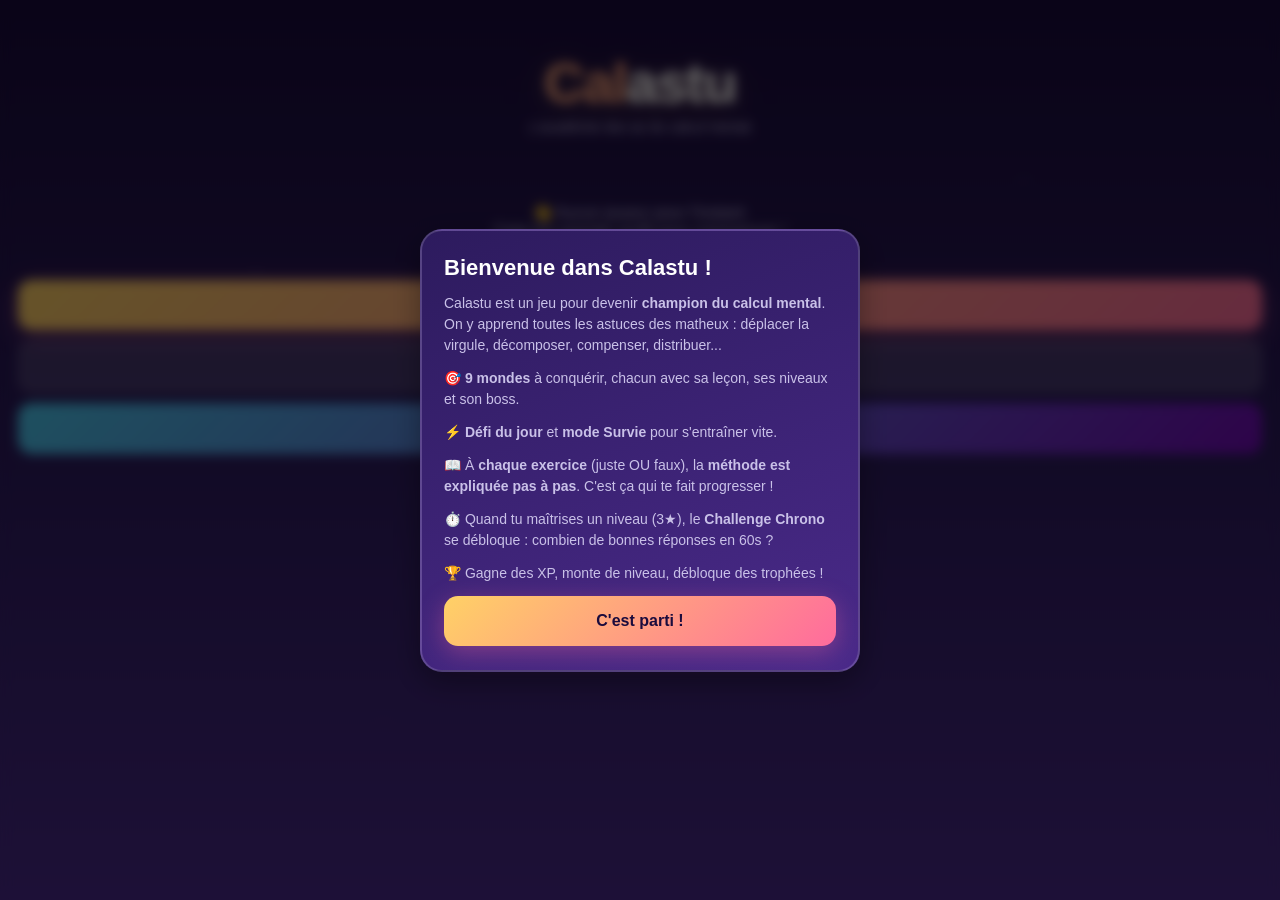
==== index.html @ c219c280 "Initial commit — Calastu v1 Calastu — l'académie des as du calcul mental. PWA installable, 10 mondes" ====
<!DOCTYPE html>
<html lang="fr">
<head>
<meta charset="UTF-8" />
<meta name="viewport" content="width=device-width, initial-scale=1.0, maximum-scale=1.0, user-scalable=no, viewport-fit=cover, interactive-widget=resizes-content" />
<meta name="format-detection" content="telephone=no" />
<meta name="HandheldFriendly" content="true" />
<meta name="theme-color" content="#1a0b3d" />
<meta name="apple-mobile-web-app-capable" content="yes" />
<meta name="apple-mobile-web-app-status-bar-style" content="black-translucent" />
<meta name="apple-mobile-web-app-title" content="Calastu" />
<meta name="mobile-web-app-capable" content="yes" />
<link rel="manifest" href="manifest.json" />
<link rel="icon" type="image/svg+xml" href="icon.svg" />
<link rel="apple-touch-icon" href="icon-192.png" />
<title>Calastu — As du Calcul</title>
<link rel="stylesheet" href="styles.css" />
</head>
<body>

<!-- ============ ÉCRAN PROFILS ============ -->
<section id="screen-profiles" class="screen active">
  <div class="bg-stars"></div>
  <header class="hero">
    <h1 class="logo">Cal<span>astu</span></h1>
    <p class="tagline">L'académie des as du calcul mental</p>
  </header>

  <div class="profiles-list" id="profilesList"></div>

  <button class="btn btn-primary" id="btnNewProfile">+ Nouveau joueur</button>
  <button class="btn btn-secondary" id="btnImport" style="margin-top:10px">📥 Importer une sauvegarde</button>
  <button class="btn btn-parent" id="btnParentMode" style="margin-top:10px">👨‍👩‍👧 Espace parent</button>

  <div class="footer-mini">
    <button class="link-mini" id="btnAbout">Comment ça marche ?</button>
  </div>
</section>

<!-- ============ ÉCRAN DUEL — choix des joueurs ============ -->
<section id="screen-duel-setup" class="screen">
  <div class="bg-stars"></div>
  <header class="topbar">
    <button class="btn-back" data-target="screen-map">←</button>
    <h2>⚔️ Duel à 2</h2>
  </header>
  <div class="duel-setup">
    <p class="duel-intro">Chacun son tour, sur le même téléphone. Le plus rapide et le plus précis gagne !</p>
    <div class="duel-players">
      <div class="duel-player">
        <h3>Joueur 1</h3>
        <select id="duelP1" class="duel-select"></select>
      </div>
      <div class="duel-vs">VS</div>
      <div class="duel-player">
        <h3>Joueur 2</h3>
        <select id="duelP2" class="duel-select"></select>
      </div>
    </div>
    <label>Nombre de manches :</label>
    <div class="duel-rounds">
      <button data-rounds="6" class="sel">6</button>
      <button data-rounds="10">10</button>
      <button data-rounds="14">14</button>
    </div>
    <label>Difficulté :</label>
    <div class="duel-diff">
      <button data-diff="easy">Facile</button>
      <button data-diff="med" class="sel">Moyen</button>
      <button data-diff="hard">Difficile</button>
    </div>
    <button class="btn btn-primary" id="btnStartDuel">⚔️ Commencer le duel !</button>
  </div>
</section>

<!-- ============ ÉCRAN DUEL — partie ============ -->
<section id="screen-duel-play" class="screen">
  <div class="duel-arena">
    <div class="duel-scoreboard">
      <div class="duel-side" id="duelSide1">
        <div class="duel-avatar" id="duelAv1"></div>
        <div class="duel-name" id="duelName1"></div>
        <div class="duel-score" id="duelScore1">0</div>
      </div>
      <div class="duel-vs-score">vs</div>
      <div class="duel-side" id="duelSide2">
        <div class="duel-avatar" id="duelAv2"></div>
        <div class="duel-name" id="duelName2"></div>
        <div class="duel-score" id="duelScore2">0</div>
      </div>
    </div>

    <div class="duel-turn-banner" id="duelTurnBanner">
      <span id="duelTurnText">À toi de jouer !</span>
    </div>

    <div class="duel-progress" id="duelProgress">Manche 1 / 6</div>

    <div class="duel-card" id="duelCard">
      <div class="ex-trick" id="duelTrick"></div>
      <div class="ex-question" id="duelQuestion"></div>
      <div class="duel-timer-wrap"><div class="duel-timer-bar" id="duelTimerBar"></div></div>
      <div class="ex-answer-zone">
        <input type="text" id="duelAnswer" inputmode="decimal" autocomplete="off" autocorrect="off" autocapitalize="off" spellcheck="false" placeholder="?" enterkeyhint="send" readonly onfocus="this.removeAttribute('readonly')" />
        <button class="btn btn-primary" id="duelSubmit">Valider</button>
      </div>
      <div class="ex-keypad" id="duelKeypad">
        <button data-key="1">1</button><button data-key="2">2</button><button data-key="3">3</button>
        <button data-key="4">4</button><button data-key="5">5</button><button data-key="6">6</button>
        <button data-key="7">7</button><button data-key="8">8</button><button data-key="9">9</button>
        <button data-key="-">−</button><button data-key="0">0</button><button data-key=",">,</button>
        <button class="key-back" data-key="back">⌫</button>
      </div>
    </div>

    <button class="btn btn-secondary" id="duelQuit" style="margin-top:14px">Quitter le duel</button>
  </div>
</section>

<!-- ============ ÉCRAN ESPACE PARENT — code PIN ============ -->
<section id="screen-parent-pin" class="screen">
  <div class="bg-stars"></div>
  <header class="topbar">
    <button class="btn-back" data-target="screen-profiles">←</button>
    <h2>👨‍👩‍👧 Espace parent</h2>
  </header>
  <div class="form-card">
    <div style="text-align:center;font-size:60px;margin-bottom:14px">🔐</div>
    <p id="pinPrompt">Crée un code PIN à 4 chiffres pour protéger l'espace parent.</p>
    <div class="pin-input-wrap">
      <input type="password" inputmode="numeric" maxlength="4" id="pinInput" class="pin-input" autocomplete="off" autocorrect="off" autocapitalize="off" spellcheck="false" pattern="[0-9]*" />
    </div>
    <button class="btn btn-primary" id="btnPinSubmit">Valider</button>
    <button class="link-mini" id="btnPinReset" style="margin-top:8px;display:none">Oublié ? Réinitialiser</button>
  </div>
</section>

<!-- ============ ÉCRAN ESPACE PARENT — dashboard ============ -->
<section id="screen-parent-dash" class="screen">
  <div class="bg-stars"></div>
  <header class="topbar">
    <button class="btn-back" data-target="screen-profiles">←</button>
    <h2>📊 Tableau de bord</h2>
  </header>
  <div id="parentDashboard"></div>
</section>

<!-- ============ ÉCRAN WRAPPED — bilan du mois ============ -->
<section id="screen-wrapped" class="screen">
  <div class="bg-stars"></div>
  <header class="topbar">
    <button class="btn-back" data-target="screen-map">←</button>
    <h2>🎁 Mon Mois</h2>
  </header>
  <div id="wrappedContent"></div>
</section>

<!-- ============ MODAL EXPORT/IMPORT ============ -->
<div class="modal" id="modalBackup">
  <div class="modal-card">
    <h2 id="backupTitle">💾 Sauvegarde</h2>
    <p id="backupIntro">Sauvegarde la progression de ce profil pour la restaurer plus tard ou sur un autre appareil.</p>

    <div id="backupExportBlock">
      <button class="btn btn-primary" id="btnDownloadBackup">⬇️ Télécharger le fichier</button>
      <p style="margin:14px 0 6px;font-size:13px;color:var(--text-soft)">Ou copie ce code :</p>
      <textarea id="backupCode" readonly style="width:100%;height:90px;padding:10px;border-radius:10px;border:1px solid var(--border);background:rgba(0,0,0,0.3);color:var(--accent);font-family:monospace;font-size:11px;resize:none"></textarea>
      <button class="btn btn-secondary" id="btnCopyCode" style="margin-top:8px">📋 Copier le code</button>
    </div>

    <div id="backupImportBlock" style="display:none">
      <button class="btn btn-primary" id="btnUploadFile">📂 Choisir un fichier .calastu</button>
      <input type="file" id="fileInput" accept=".calastu,.json,application/json" style="display:none" />
      <p style="margin:14px 0 6px;font-size:13px;color:var(--text-soft)">Ou colle un code :</p>
      <textarea id="importCode" placeholder="Colle ici le code de sauvegarde..." style="width:100%;height:90px;padding:10px;border-radius:10px;border:1px solid var(--border);background:rgba(0,0,0,0.3);color:var(--accent);font-family:monospace;font-size:11px;resize:none"></textarea>
      <button class="btn btn-secondary" id="btnPasteImport" style="margin-top:8px">✅ Importer le code</button>
    </div>

    <button class="btn btn-secondary" id="btnBackupClose" style="margin-top:14px">Fermer</button>
  </div>
</div>

<!-- ============ ÉCRAN CRÉATION PROFIL ============ -->
<section id="screen-newprofile" class="screen">
  <div class="bg-stars"></div>
  <header class="topbar">
    <button class="btn-back" data-target="screen-profiles">←</button>
    <h2>Nouveau joueur</h2>
  </header>

  <div class="form-card">
    <label>Ton prénom :</label>
    <input type="text" id="newName" maxlength="14" placeholder="Ex: Lucas" autocorrect="off" autocapitalize="words" spellcheck="false" />

    <label>Choisis ton avatar :</label>
    <div class="avatar-picker" id="avatarPicker"></div>

    <label>Ta classe :</label>
    <div class="class-picker" id="classPicker">
      <button data-class="CE2">CE2</button>
      <button data-class="CM1">CM1</button>
      <button data-class="CM2">CM2</button>
      <button data-class="6e">6ème</button>
      <button data-class="5e">5ème</button>
      <button data-class="4e">4ème</button>
    </div>

    <button class="btn btn-primary" id="btnCreateProfile">Commencer l'aventure</button>
  </div>
</section>

<!-- ============ ÉCRAN CARTE DES MONDES ============ -->
<section id="screen-map" class="screen">
  <div class="bg-stars"></div>
  <header class="topbar">
    <button class="btn-back" data-target="screen-profiles">←</button>
    <div class="player-info">
      <span class="player-avatar" id="playerAvatar"></span>
      <div>
        <div class="player-name" id="playerName"></div>
        <div class="player-level">
          <span class="lvl">Niv. <b id="playerLevel">1</b></span>
          <div class="xp-bar"><div class="xp-fill" id="xpFill"></div></div>
          <span class="xp-text" id="xpText">0 / 100 XP</span>
        </div>
      </div>
    </div>
    <button class="btn-icon" id="btnExport" title="Sauvegarder">💾</button>
    <button class="btn-icon" id="btnTrophies" title="Trophées">🏆</button>
  </header>

  <div class="daily-streak-card" id="dailyStreakCard">
    <div class="flame">🔥</div>
    <div class="streak-info">
      <b id="streakDays">0 jour</b>
      <span id="streakSubtitle">Joue chaque jour pour grimper !</span>
    </div>
  </div>

  <!-- Bouton magique "Continuer" : lance la meilleure activité du moment -->
  <button class="btn-continue" id="btnContinue">
    <div class="continue-icon" id="continueIcon">▶️</div>
    <div class="continue-text">
      <div class="continue-action" id="continueAction">Commencer l'aventure</div>
      <div class="continue-hint" id="continueHint">Le coach Calastu te guide</div>
    </div>
    <div class="continue-arrow">→</div>
  </button>

  <!-- Plan du jour (checklist guidée) -->
  <div class="day-plan" id="dayPlan">
    <div class="day-plan-header">
      <span>📋 Ton plan du jour</span>
      <span class="day-plan-progress" id="dayPlanProgress">0/3</span>
    </div>
    <div class="day-plan-list" id="dayPlanList"></div>
  </div>

  <!-- Avertissement révision obligatoire -->
  <div class="review-block" id="reviewBlock" style="display:none">
    <div class="review-block-icon">🔒</div>
    <div class="review-block-text">
      <b>Révision d'abord !</b>
      <span id="reviewBlockMsg">Tu as <b>5</b> astuces à réviser. Fais-les avant de continuer — c'est ce qui rend les méthodes solides !</span>
    </div>
    <button class="btn btn-primary" id="btnDoReview">🔁 Réviser maintenant</button>
  </div>

  <div class="game-modes">
    <button class="mode-btn" data-mode="daily">
      <div class="mode-icon">⚡</div>
      <div class="mode-text">
        <b>Défi du jour</b>
        <span>10 exos chrono · Bonus XP</span>
      </div>
    </button>
    <button class="mode-btn" data-mode="survival">
      <div class="mode-icon">💀</div>
      <div class="mode-text">
        <b>Mode Survie</b>
        <span>3 vies. Combien tu tiens ?</span>
      </div>
    </button>
    <button class="mode-btn mode-review" data-mode="review">
      <div class="mode-icon">🔁</div>
      <div class="mode-text">
        <b>Révision Intelligente</b>
        <span id="reviewBadge">Re-vois ce qui s'efface</span>
      </div>
    </button>
    <button class="mode-btn mode-weak" data-mode="weak">
      <div class="mode-icon">🎯</div>
      <div class="mode-text">
        <b>Mes Faiblesses</b>
        <span id="weakBadge">Points à muscler</span>
      </div>
    </button>
    <button class="mode-btn mode-duel" data-mode="duel">
      <div class="mode-icon">⚔️</div>
      <div class="mode-text">
        <b>Duel à 2</b>
        <span>Affronte un frère, une sœur, un copain !</span>
      </div>
    </button>
    <button class="mode-btn mode-wrapped" data-mode="wrapped">
      <div class="mode-icon">🎁</div>
      <div class="mode-text">
        <b>Mon Mois</b>
        <span>Ton bilan à partager</span>
      </div>
    </button>
  </div>

  <h3 class="section-title">🗺️ Les Mondes</h3>
  <div class="worlds-grid" id="worldsGrid"></div>
</section>

<!-- ============ ÉCRAN MONDE (sous-niveaux) ============ -->
<section id="screen-world" class="screen">
  <div class="bg-stars"></div>
  <header class="topbar">
    <button class="btn-back" data-target="screen-map">←</button>
    <h2 id="worldTitle"></h2>
  </header>

  <div class="world-header">
    <div class="world-emoji" id="worldEmoji"></div>
    <p id="worldDescription"></p>
  </div>

  <button class="btn btn-secondary btn-lesson" id="btnLesson">📖 Voir la leçon</button>

  <h3 class="section-title">Niveaux</h3>
  <div class="stages-list" id="stagesList"></div>

  <button class="btn btn-challenge" id="btnChallenge" style="display:none">⏱️ Challenge Chrono</button>
  <button class="btn btn-boss" id="btnBoss">👑 Boss du Monde</button>
</section>

<!-- ============ ÉCRAN LEÇON ============ -->
<section id="screen-lesson" class="screen">
  <header class="topbar">
    <button class="btn-back" data-target="screen-world">←</button>
    <h2>📖 Leçon</h2>
  </header>
  <div class="lesson-content" id="lessonContent"></div>
  <button class="btn btn-primary" id="btnLessonDone">J'ai compris, à moi !</button>
</section>

<!-- ============ ÉCRAN EXERCICE ============ -->
<section id="screen-exercise" class="screen">
  <header class="topbar exercise-topbar">
    <button class="btn-back" id="btnQuitExercise">✕</button>
    <div class="ex-progress">
      <div class="ex-progress-bar"><div class="ex-progress-fill" id="exProgressFill"></div></div>
      <div class="ex-counter" id="exCounter">1 / 10</div>
    </div>
    <div class="ex-stats">
      <span class="ex-streak" id="exStreak">🔥 0</span>
      <span class="ex-lives" id="exLives"></span>
    </div>
  </header>

  <div class="ex-timer-wrap" id="exTimerWrap">
    <div class="ex-timer-bar" id="exTimerBar"></div>
  </div>

  <div class="exercise-card" id="exerciseCard">
    <div class="ex-trick" id="exTrick"></div>
    <div class="ex-question" id="exQuestion"></div>

    <div class="ex-answer-zone">
      <input type="text" id="exAnswer" inputmode="decimal" autocomplete="off" autocorrect="off" autocapitalize="off" spellcheck="false" placeholder="?" enterkeyhint="send" readonly onfocus="this.removeAttribute('readonly')" />
      <button class="btn btn-primary" id="btnSubmit">Valider</button>
    </div>

    <div class="ex-keypad" id="exKeypad">
      <button data-key="1">1</button>
      <button data-key="2">2</button>
      <button data-key="3">3</button>
      <button data-key="4">4</button>
      <button data-key="5">5</button>
      <button data-key="6">6</button>
      <button data-key="7">7</button>
      <button data-key="8">8</button>
      <button data-key="9">9</button>
      <button data-key="-">−</button>
      <button data-key="0">0</button>
      <button data-key=",">,</button>
      <button class="key-back" data-key="back">⌫</button>
    </div>
  </div>

  <!-- overlay feedback -->
  <div class="feedback-overlay" id="feedback">
    <div class="feedback-card" id="feedbackCard">
      <div class="feedback-icon" id="feedbackIcon"></div>
      <div class="feedback-title" id="feedbackTitle"></div>
      <div class="feedback-equation" id="feedbackEq"></div>
      <div class="feedback-explanation" id="feedbackExpl"></div>
      <button class="btn btn-primary" id="btnNext">Suivant →</button>
    </div>
  </div>
</section>

<!-- ============ ÉCRAN RÉSULTATS ============ -->
<section id="screen-results" class="screen">
  <div class="bg-stars"></div>
  <div class="results-card">
    <div class="results-emoji" id="resultsEmoji">🎉</div>
    <h2 id="resultsTitle">Bien joué !</h2>
    <div class="results-stats">
      <div class="stat"><b id="resScore">0</b><span>Score</span></div>
      <div class="stat"><b id="resXP">+0</b><span>XP</span></div>
      <div class="stat"><b id="resBest">0</b><span>Meilleur</span></div>
    </div>
    <div class="results-stars" id="resStars"></div>
    <div class="results-badges" id="resBadges"></div>
    <div class="results-actions">
      <button class="btn btn-secondary" id="btnReplay">Rejouer</button>
      <button class="btn btn-primary" id="btnReturn">Continuer</button>
    </div>
  </div>
</section>

<!-- ============ ÉCRAN TROPHÉES ============ -->
<section id="screen-trophies" class="screen">
  <header class="topbar">
    <button class="btn-back" data-target="screen-map">←</button>
    <h2>🏆 Trophées</h2>
  </header>
  <div class="trophy-grid" id="trophyGrid"></div>
</section>

<!-- ============ MODAL "À PROPOS" ============ -->
<div class="modal" id="modalAbout">
  <div class="modal-card">
    <h2>Bienvenue dans Calastu !</h2>
    <p>Calastu est un jeu pour devenir <b>champion du calcul mental</b>. On y apprend toutes les astuces des matheux : déplacer la virgule, décomposer, compenser, distribuer...</p>
    <p>🎯 <b>9 mondes</b> à conquérir, chacun avec sa leçon, ses niveaux et son boss.</p>
    <p>⚡ <b>Défi du jour</b> et <b>mode Survie</b> pour s'entraîner vite.</p>
    <p>📖 À <b>chaque exercice</b> (juste OU faux), la <b>méthode est expliquée pas à pas</b>. C'est ça qui te fait progresser !</p>
    <p>⏱️ Quand tu maîtrises un niveau (3★), le <b>Challenge Chrono</b> se débloque : combien de bonnes réponses en 60s ?</p>
    <p>🏆 Gagne des XP, monte de niveau, débloque des trophées !</p>
    <button class="btn btn-primary" id="btnAboutClose">C'est parti !</button>
  </div>
</div>

<!-- ============ LEVEL UP OVERLAY ============ -->
<div class="levelup-overlay" id="levelupOverlay">
  <div class="levelup-card">
    <div class="lu-label">Niveau</div>
    <div class="lu-num" id="luNum">2</div>
    <div class="lu-rank">
      <span class="lu-rank-emoji" id="luRankEmoji">🌱</span>
      <div id="luRankName">Apprenti</div>
    </div>
  </div>
</div>

<!-- ============ MODAL CONFIRM ============ -->
<div class="modal" id="modalConfirm">
  <div class="modal-card">
    <h3 id="confirmTitle">Quitter ?</h3>
    <p id="confirmText">Tu vas perdre ta progression dans ce niveau.</p>
    <div class="modal-actions">
      <button class="btn btn-secondary" id="btnConfirmCancel">Non</button>
      <button class="btn btn-danger" id="btnConfirmOk">Oui</button>
    </div>
  </div>
</div>

<!-- Overlay rotation paysage -->
<div class="rotate-overlay" id="rotateOverlay">
  <div class="rotate-icon">📱</div>
  <h2>Tourne ton téléphone</h2>
  <p>Calastu fonctionne mieux en mode <b>portrait</b>.</p>
</div>

<!-- Bandeau "nouvelle version disponible" -->
<div class="update-banner" id="updateBanner">
  <span>✨ Une nouvelle version est disponible !</span>
  <button id="btnUpdate">Mettre à jour</button>
</div>

<script src="exercises.js"></script>
<script src="app.js"></script>
<script>
// Service worker + détection de nouvelle version
if ('serviceWorker' in navigator) {
  window.addEventListener('load', () => {
    navigator.serviceWorker.register('sw.js').then(reg => {
      // Vérifie une mise à jour à chaque chargement
      reg.update().catch(()=>{});
      reg.addEventListener('updatefound', () => {
        const nw = reg.installing;
        if (!nw) return;
        nw.addEventListener('statechange', () => {
          if (nw.state === 'installed' && navigator.serviceWorker.controller) {
            // Une nouvelle version attend
            const banner = document.getElementById('updateBanner');
            banner.classList.add('show');
            document.getElementById('btnUpdate').onclick = () => {
              nw.postMessage({ type: 'SKIP_WAITING' });
              setTimeout(() => location.reload(), 200);
            };
          }
        });
      });
    }).catch(()=>{});
    // Si le contrôleur change, on recharge automatiquement
    let refreshing = false;
    navigator.serviceWorker.addEventListener('controllerchange', () => {
      if (refreshing) return;
      refreshing = true;
      location.reload();
    });
  });
}

// Empêche le double-tap zoom sur les zones de jeu (iOS Safari)
let lastTouch = 0;
document.addEventListener('touchend', (e) => {
  const now = Date.now();
  if (now - lastTouch <= 350 && (e.target.closest('.ex-keypad') || e.target.closest('.btn') || e.target.closest('.mode-btn') || e.target.closest('button'))) {
    e.preventDefault();
  }
  lastTouch = now;
}, { passive: false });

// Empêche le pinch-zoom (sécurité — déjà bloqué par viewport)
document.addEventListener('gesturestart', (e) => e.preventDefault());

// Détecte l'orientation paysage (smartphones uniquement, < 600px de largeur portrait)
function checkOrientation() {
  const isLandscape = window.innerWidth > window.innerHeight && window.innerHeight < 500;
  document.getElementById('rotateOverlay').classList.toggle('show', isLandscape);
}
window.addEventListener('resize', checkOrientation);
window.addEventListener('orientationchange', checkOrientation);
checkOrientation();
</script>
</body>
</html>
---- styles.css ----
/* ====================  CALASTU — Styles  ==================== */

* { box-sizing: border-box; margin: 0; padding: 0; -webkit-tap-highlight-color: transparent; }

:root {
  --bg-1: #1a0b3d;
  --bg-2: #2d1b5e;
  --bg-3: #4a2a8a;
  --accent: #ffd166;
  --accent-2: #ff6b9d;
  --good: #06d6a0;
  --bad: #ef476f;
  --info: #4cc9f0;
  --purple: #b794f4;
  --text: #fff;
  --text-soft: #c9c1e8;
  --card: rgba(255,255,255,0.08);
  --card-strong: rgba(255,255,255,0.14);
  --border: rgba(255,255,255,0.16);
  --shadow: 0 10px 30px rgba(0,0,0,0.35);
  --radius: 18px;
  --font: -apple-system, BlinkMacSystemFont, "Segoe UI", Roboto, "Helvetica Neue", Arial, sans-serif;
}

html, body {
  height: 100%;
  background: linear-gradient(180deg, var(--bg-1) 0%, var(--bg-2) 50%, var(--bg-3) 100%);
  background-attachment: fixed;
  color: var(--text);
  font-family: var(--font);
  font-size: 16px;
  overflow-x: hidden;
  overscroll-behavior: none;
  -webkit-text-size-adjust: 100%;
  text-size-adjust: 100%;
  touch-action: manipulation;
  -webkit-user-select: none;
  user-select: none;
}
/* Permet la sélection sur les explications et inputs uniquement */
input, textarea, .feedback-explanation, .lesson-content {
  -webkit-user-select: auto;
  user-select: auto;
}

body {
  min-height: 100vh;
  min-height: 100dvh;
  padding: env(safe-area-inset-top) env(safe-area-inset-right) env(safe-area-inset-bottom) env(safe-area-inset-left);
}

button { font-family: inherit; cursor: pointer; border: none; background: none; color: inherit; }
input { font-family: inherit; }

/* ===== Étoiles d'arrière-plan ===== */
.bg-stars {
  position: fixed; inset: 0;
  pointer-events: none;
  background-image:
    radial-gradient(2px 2px at 20% 30%, #fff, transparent),
    radial-gradient(1px 1px at 60% 70%, #fff, transparent),
    radial-gradient(2px 2px at 80% 20%, #fff8, transparent),
    radial-gradient(1px 1px at 30% 80%, #fff, transparent),
    radial-gradient(1.5px 1.5px at 90% 50%, #fff8, transparent),
    radial-gradient(1px 1px at 10% 60%, #fff8, transparent),
    radial-gradient(2px 2px at 50% 10%, #fff, transparent),
    radial-gradient(1px 1px at 70% 90%, #fff8, transparent);
  background-size: 100% 100%;
  opacity: 0.5;
  z-index: 0;
}

/* ===== Écrans ===== */
.screen {
  display: none;
  position: relative;
  min-height: 100vh;
  min-height: 100dvh;
  z-index: 1;
  padding: 20px 18px 40px;
  animation: fadeIn 0.3s ease;
}
.screen.active { display: block; }
@keyframes fadeIn {
  from { opacity: 0; transform: translateY(8px); }
  to { opacity: 1; transform: translateY(0); }
}

/* ===== Hero / Logo ===== */
.hero {
  text-align: center;
  padding: 30px 0 24px;
  position: relative;
  z-index: 1;
}
.logo {
  font-size: 56px;
  font-weight: 900;
  letter-spacing: -1.5px;
  background: linear-gradient(135deg, var(--accent) 0%, var(--accent-2) 100%);
  -webkit-background-clip: text;
  background-clip: text;
  color: transparent;
  text-shadow: 0 4px 30px rgba(255, 209, 102, 0.3);
}
.logo span { color: #fff; -webkit-text-fill-color: #fff; }
.tagline { color: var(--text-soft); margin-top: 4px; font-size: 14px; }

/* ===== Topbar ===== */
.topbar {
  display: flex;
  align-items: center;
  gap: 12px;
  margin-bottom: 18px;
  position: relative;
  z-index: 1;
}
.topbar h2 { font-size: 20px; font-weight: 700; flex: 1; }
.btn-back {
  width: 40px; height: 40px;
  border-radius: 50%;
  background: var(--card);
  font-size: 20px;
  display: flex; align-items: center; justify-content: center;
  transition: transform 0.15s;
}
.btn-back:active { transform: scale(0.92); }
.btn-icon {
  width: 40px; height: 40px;
  border-radius: 50%;
  background: var(--card);
  font-size: 20px;
}

/* ===== Player Info bar ===== */
.player-info {
  flex: 1;
  display: flex; align-items: center; gap: 10px;
  background: var(--card);
  padding: 8px 12px;
  border-radius: 14px;
}
.player-avatar { font-size: 28px; }
.player-name { font-weight: 700; font-size: 14px; }
.player-level { display: flex; align-items: center; gap: 8px; font-size: 11px; color: var(--text-soft); }
.player-level .lvl { white-space: nowrap; }
.xp-bar {
  flex: 1; height: 6px;
  background: rgba(0,0,0,0.3);
  border-radius: 3px;
  overflow: hidden;
  min-width: 60px;
}
.xp-fill {
  height: 100%;
  background: linear-gradient(90deg, var(--accent) 0%, var(--accent-2) 100%);
  width: 0;
  transition: width 0.5s;
}
.xp-text { white-space: nowrap; font-size: 10px; }

/* ===== Profils list ===== */
.profiles-list {
  display: flex;
  flex-direction: column;
  gap: 12px;
  margin: 24px 0 20px;
  position: relative; z-index: 1;
}
.profile-item {
  display: flex; align-items: center; gap: 14px;
  background: var(--card);
  padding: 14px 16px;
  border-radius: var(--radius);
  border: 1px solid var(--border);
  transition: transform 0.15s, background 0.15s;
  cursor: pointer;
  position: relative;
}
.profile-item:active { transform: scale(0.98); background: var(--card-strong); }
.profile-item .av { font-size: 36px; }
.profile-item .info { flex: 1; }
.profile-item .info b { display: block; font-size: 17px; }
.profile-item .info span { font-size: 12px; color: var(--text-soft); }
.profile-item .del {
  width: 32px; height: 32px;
  border-radius: 50%;
  background: rgba(239, 71, 111, 0.15);
  color: var(--bad);
  font-size: 14px;
}

/* ===== Buttons ===== */
.btn {
  display: block;
  width: 100%;
  padding: 16px 20px;
  border-radius: 14px;
  font-size: 16px;
  font-weight: 700;
  text-align: center;
  transition: transform 0.12s, box-shadow 0.12s, opacity 0.15s;
  position: relative;
  overflow: hidden;
}
.btn:active { transform: scale(0.97); }
.btn:disabled { opacity: 0.4; pointer-events: none; }
.btn-primary {
  background: linear-gradient(135deg, var(--accent) 0%, var(--accent-2) 100%);
  color: #1a0b3d;
  box-shadow: 0 6px 24px rgba(255, 107, 157, 0.35);
}
.btn-secondary {
  background: var(--card-strong);
  color: var(--text);
  border: 1px solid var(--border);
}
.btn-danger {
  background: var(--bad);
  color: #fff;
}
.btn-boss {
  background: linear-gradient(135deg, #ff6b9d 0%, #c238b3 100%);
  color: #fff;
  margin-top: 16px;
  box-shadow: 0 6px 24px rgba(194, 56, 179, 0.4);
}
.btn-challenge {
  background: linear-gradient(135deg, #4cc9f0 0%, #7209b7 100%);
  color: #fff;
  margin-top: 14px;
  box-shadow: 0 6px 24px rgba(76, 201, 240, 0.35);
  position: relative;
}
.btn-challenge::after {
  content: "🔥";
  position: absolute;
  top: -8px; right: -4px;
  font-size: 24px;
  filter: drop-shadow(0 2px 6px rgba(0,0,0,0.5));
}
.stage-item .badge-master {
  background: linear-gradient(135deg, #ffd166, #ff6b9d);
  color: #1a0b3d;
  font-size: 9px;
  font-weight: 800;
  padding: 2px 6px;
  border-radius: 8px;
  margin-left: 4px;
  letter-spacing: 0.5px;
}
.stage-item .chrono-mini {
  background: rgba(76, 201, 240, 0.2);
  border: 1px solid rgba(76, 201, 240, 0.5);
  color: #4cc9f0;
  border-radius: 50%;
  width: 28px; height: 28px;
  display: flex; align-items: center; justify-content: center;
  font-size: 14px;
  margin-left: 4px;
  cursor: pointer;
  transition: transform 0.12s;
}
.stage-item .chrono-mini:active { transform: scale(0.9); }
.stage-item .chrono-mini.locked { opacity: 0.3; pointer-events: none; }

/* Bandeau d'apprentissage en haut de la carte de feedback */
.feedback-card.good .feedback-explanation::before,
.feedback-card.bad .feedback-explanation::before {
  content: "📖 La méthode";
  display: block;
  font-size: 11px;
  font-weight: 800;
  text-transform: uppercase;
  letter-spacing: 1.2px;
  color: var(--info);
  margin-bottom: 8px;
}
.btn-lesson { margin-bottom: 18px; }

.link-mini {
  color: var(--text-soft);
  text-decoration: underline;
  font-size: 13px;
  padding: 8px;
}
.footer-mini {
  text-align: center; margin-top: 30px;
  position: relative; z-index: 1;
}

/* ===== Form card ===== */
.form-card {
  background: var(--card);
  padding: 20px;
  border-radius: var(--radius);
  border: 1px solid var(--border);
  position: relative; z-index: 1;
}
.form-card label {
  display: block;
  margin: 14px 0 8px;
  font-size: 13px;
  font-weight: 600;
  color: var(--text-soft);
}
.form-card label:first-child { margin-top: 0; }
.form-card input[type=text] {
  width: 100%;
  padding: 14px 16px;
  border-radius: 12px;
  border: 1px solid var(--border);
  background: rgba(0,0,0,0.25);
  color: var(--text);
  font-size: 16px;
}
.form-card input[type=text]:focus { outline: 2px solid var(--accent); }

.avatar-picker {
  display: grid;
  grid-template-columns: repeat(6, 1fr);
  gap: 8px;
}
.avatar-picker button {
  aspect-ratio: 1;
  border-radius: 12px;
  background: var(--card);
  font-size: 26px;
  border: 2px solid transparent;
  transition: transform 0.12s;
}
.avatar-picker button:active { transform: scale(0.92); }
.avatar-picker button.sel { border-color: var(--accent); background: rgba(255, 209, 102, 0.15); }

.class-picker {
  display: grid; grid-template-columns: repeat(3, 1fr); gap: 8px;
}
.class-picker button {
  padding: 12px 6px;
  border-radius: 12px;
  background: var(--card);
  color: var(--text);
  font-weight: 700;
  border: 2px solid transparent;
  transition: transform 0.12s;
  font-size: 14px;
}
.class-picker button:active { transform: scale(0.95); }
.class-picker button.sel { border-color: var(--accent); background: rgba(255, 209, 102, 0.15); }

#btnCreateProfile { margin-top: 22px; }

/* ===== Bouton "Continuer" magique ===== */
.btn-continue {
  display: flex;
  align-items: center;
  gap: 14px;
  width: 100%;
  padding: 18px 18px;
  border-radius: var(--radius);
  background: linear-gradient(135deg, var(--accent) 0%, var(--accent-2) 100%);
  color: #1a0b3d;
  margin-bottom: 14px;
  position: relative; z-index: 1;
  box-shadow: 0 8px 28px rgba(255, 107, 157, 0.4);
  transition: transform 0.12s, box-shadow 0.12s;
  text-align: left;
  cursor: pointer;
  border: 0;
  animation: continuePulse 2.4s ease-in-out infinite;
}
@keyframes continuePulse {
  0%, 100% { box-shadow: 0 8px 28px rgba(255, 107, 157, 0.4); }
  50% { box-shadow: 0 12px 40px rgba(255, 209, 102, 0.55); }
}
.btn-continue:active { transform: scale(0.98); }
.btn-continue .continue-icon {
  font-size: 38px;
  filter: drop-shadow(0 2px 6px rgba(0,0,0,0.2));
}
.btn-continue .continue-text { flex: 1; }
.btn-continue .continue-action {
  font-size: 17px;
  font-weight: 900;
  line-height: 1.15;
}
.btn-continue .continue-hint {
  font-size: 12px;
  font-weight: 600;
  opacity: 0.75;
  margin-top: 2px;
}
.btn-continue .continue-arrow {
  font-size: 24px;
  font-weight: 900;
}

/* ===== Plan du jour ===== */
.day-plan {
  background: var(--card);
  border: 1px solid var(--border);
  border-radius: var(--radius);
  padding: 14px 16px;
  margin-bottom: 18px;
  position: relative; z-index: 1;
}
.day-plan-header {
  display: flex; justify-content: space-between; align-items: center;
  margin-bottom: 10px;
  font-weight: 700;
  font-size: 14px;
}
.day-plan-progress {
  background: rgba(6, 214, 160, 0.2);
  color: var(--good);
  padding: 2px 10px;
  border-radius: 10px;
  font-size: 12px;
}
.day-plan-progress.complete {
  background: var(--good);
  color: #1a0b3d;
}
.day-plan-item {
  display: flex; align-items: center; gap: 12px;
  padding: 10px 8px;
  border-radius: 10px;
  cursor: pointer;
  transition: background 0.15s;
}
.day-plan-item:hover { background: var(--card-strong); }
.day-plan-item .check {
  width: 26px; height: 26px;
  border-radius: 50%;
  border: 2px solid var(--border);
  display: flex; align-items: center; justify-content: center;
  font-size: 14px;
  flex-shrink: 0;
}
.day-plan-item.done .check {
  background: var(--good);
  border-color: var(--good);
  color: #1a0b3d;
}
.day-plan-item.done .label {
  text-decoration: line-through;
  opacity: 0.6;
}
.day-plan-item .label {
  flex: 1;
  font-size: 14px;
}
.day-plan-item .label b { display: block; font-weight: 700; }
.day-plan-item .label span { font-size: 11px; color: var(--text-soft); }
.day-plan-item .arrow { color: var(--accent); font-weight: 800; }
.day-plan-item.locked .arrow { opacity: 0.3; }
.day-plan-item.locked { opacity: 0.5; cursor: not-allowed; }

/* ===== Avertissement révision obligatoire ===== */
.review-block {
  background: linear-gradient(135deg, rgba(247, 37, 133, 0.25), rgba(114, 9, 183, 0.2));
  border: 2px solid var(--accent-2);
  border-radius: var(--radius);
  padding: 16px;
  margin-bottom: 18px;
  position: relative; z-index: 1;
  animation: shake 0.5s ease-in-out;
}
.review-block-icon { font-size: 40px; text-align: center; margin-bottom: 8px; }
.review-block-text { text-align: center; margin-bottom: 14px; }
.review-block-text b { display: block; font-size: 17px; color: var(--accent-2); margin-bottom: 4px; }
.review-block-text span { font-size: 13px; color: var(--text-soft); line-height: 1.5; }

/* ===== Game modes (carrousel) ===== */
.game-modes {
  display: grid;
  grid-template-columns: 1fr 1fr;
  gap: 10px;
  margin-bottom: 22px;
  position: relative; z-index: 1;
}
.mode-btn.mode-review {
  background: linear-gradient(135deg, rgba(76, 201, 240, 0.25), rgba(114, 9, 183, 0.2));
  border-color: rgba(76, 201, 240, 0.4);
}
.mode-btn.mode-weak {
  background: linear-gradient(135deg, rgba(239, 71, 111, 0.25), rgba(247, 37, 133, 0.2));
  border-color: rgba(239, 71, 111, 0.4);
}
.mode-btn .badge-dot {
  display: inline-block;
  background: var(--bad);
  color: #fff;
  font-size: 10px;
  font-weight: 800;
  padding: 1px 6px;
  border-radius: 10px;
  margin-left: 4px;
}
.mode-btn {
  background: var(--card);
  border: 1px solid var(--border);
  border-radius: var(--radius);
  padding: 14px;
  text-align: left;
  display: flex;
  align-items: center;
  gap: 10px;
  transition: transform 0.12s, background 0.12s;
}
.mode-btn:active { transform: scale(0.97); background: var(--card-strong); }
.mode-icon { font-size: 28px; }
.mode-text b { display: block; font-size: 14px; }
.mode-text span { font-size: 11px; color: var(--text-soft); }

/* ===== Section title ===== */
.section-title {
  font-size: 18px;
  font-weight: 800;
  margin: 8px 0 14px;
  position: relative; z-index: 1;
}

/* ===== Worlds grid ===== */
.worlds-grid {
  display: grid;
  grid-template-columns: 1fr 1fr;
  gap: 12px;
  position: relative; z-index: 1;
}
.world-card {
  background: var(--card);
  border: 1px solid var(--border);
  border-radius: var(--radius);
  padding: 16px 12px;
  text-align: center;
  transition: transform 0.12s, background 0.12s;
  position: relative;
  cursor: pointer;
  overflow: hidden;
}
.world-card:active { transform: scale(0.96); background: var(--card-strong); }
.world-card.locked { opacity: 0.55; }
.world-card.locked::before {
  content: "🔒";
  position: absolute;
  top: 8px; right: 10px;
  font-size: 16px;
}
.world-card .we { font-size: 38px; display: block; margin-bottom: 8px; }
.world-card .wn { font-weight: 800; font-size: 14px; line-height: 1.2; min-height: 34px; display: flex; align-items: center; justify-content: center; }
.world-card .ws {
  margin-top: 8px;
  font-size: 14px;
  letter-spacing: 2px;
  color: var(--accent);
}

/* ===== World detail ===== */
.world-header {
  background: var(--card);
  border-radius: var(--radius);
  padding: 18px;
  text-align: center;
  margin-bottom: 18px;
  position: relative; z-index: 1;
  border: 1px solid var(--border);
}
.world-emoji { font-size: 56px; margin-bottom: 8px; }
.world-header p { color: var(--text-soft); font-size: 14px; line-height: 1.5; }

.stages-list {
  display: flex; flex-direction: column; gap: 10px;
  position: relative; z-index: 1;
}
.stage-item {
  display: flex; align-items: center; gap: 12px;
  background: var(--card);
  padding: 14px 16px;
  border-radius: 14px;
  border: 1px solid var(--border);
  transition: transform 0.12s, background 0.12s;
  cursor: pointer;
}
.stage-item:active { transform: scale(0.98); background: var(--card-strong); }
.stage-item.locked { opacity: 0.45; pointer-events: none; }
.stage-item .num {
  width: 36px; height: 36px;
  border-radius: 50%;
  background: var(--accent);
  color: #1a0b3d;
  display: flex; align-items: center; justify-content: center;
  font-weight: 900;
}
.stage-item.locked .num { background: rgba(255,255,255,0.2); color: #fff; }
.stage-item .info { flex: 1; }
.stage-item .info b { display: block; font-size: 15px; }
.stage-item .info span { font-size: 11px; color: var(--text-soft); }
.stage-item .stars { font-size: 13px; letter-spacing: 1px; color: var(--accent); }

/* ===== Lesson ===== */
.lesson-content {
  background: var(--card);
  border: 1px solid var(--border);
  border-radius: var(--radius);
  padding: 22px 18px;
  margin-bottom: 22px;
  line-height: 1.55;
  position: relative; z-index: 1;
}
.lesson-content h3 {
  font-size: 18px;
  margin-bottom: 10px;
  color: var(--accent);
}
.lesson-content h4 {
  font-size: 15px;
  margin: 16px 0 6px;
  color: var(--accent-2);
}
.lesson-content p { margin-bottom: 10px; font-size: 15px; }
.lesson-content ul, .lesson-content ol { padding-left: 20px; margin-bottom: 10px; }
.lesson-content li { margin-bottom: 6px; font-size: 14.5px; }
.lesson-content .ex {
  background: rgba(76, 201, 240, 0.12);
  border-left: 3px solid var(--info);
  padding: 10px 12px;
  border-radius: 6px;
  margin: 10px 0;
  font-size: 14px;
}
.lesson-content .ex b { color: var(--info); }
.lesson-content .tip {
  background: rgba(255, 209, 102, 0.13);
  border-left: 3px solid var(--accent);
  padding: 10px 12px;
  border-radius: 6px;
  margin: 10px 0;
  font-size: 14px;
}
.lesson-content code {
  background: rgba(0,0,0,0.35);
  padding: 1px 6px;
  border-radius: 4px;
  font-family: "SF Mono", Menlo, monospace;
  font-size: 14px;
  color: var(--accent);
}

/* ===== Exercise screen ===== */
.exercise-topbar { gap: 8px; }
.ex-progress { flex: 1; }
.ex-progress-bar {
  height: 8px;
  background: rgba(0,0,0,0.3);
  border-radius: 4px;
  overflow: hidden;
}
.ex-progress-fill {
  height: 100%;
  background: linear-gradient(90deg, var(--accent), var(--accent-2));
  width: 0%;
  transition: width 0.3s;
}
.ex-counter { font-size: 11px; color: var(--text-soft); margin-top: 4px; text-align: right; }
.ex-stats { display: flex; gap: 10px; font-size: 13px; }
.ex-streak { background: var(--card); padding: 5px 9px; border-radius: 10px; }
.ex-lives { background: var(--card); padding: 5px 9px; border-radius: 10px; }

.ex-timer-wrap {
  height: 4px;
  background: rgba(0,0,0,0.3);
  border-radius: 2px;
  margin-bottom: 18px;
  overflow: hidden;
  display: none;
}
.ex-timer-wrap.show { display: block; }
.ex-timer-bar {
  height: 100%;
  background: linear-gradient(90deg, var(--good) 0%, var(--accent) 60%, var(--bad) 100%);
  width: 100%;
}

.exercise-card {
  background: var(--card);
  border: 1px solid var(--border);
  border-radius: var(--radius);
  padding: 22px 18px;
  text-align: center;
  position: relative; z-index: 1;
}

.ex-trick {
  font-size: 11px;
  color: var(--accent);
  text-transform: uppercase;
  letter-spacing: 1.5px;
  font-weight: 800;
  margin-bottom: 12px;
}
.ex-question {
  font-size: 42px;
  font-weight: 800;
  margin: 16px 0 24px;
  letter-spacing: -1px;
  color: #fff;
  line-height: 1.15;
  word-break: break-word;
}
.ex-question .op { color: var(--accent-2); margin: 0 4px; }

.ex-answer-zone {
  display: flex; flex-direction: column; gap: 10px; margin-bottom: 18px;
}
.ex-answer-zone input {
  width: 100%;
  text-align: center;
  font-size: 30px;
  font-weight: 800;
  padding: 14px;
  border-radius: 14px;
  border: 2px solid var(--border);
  background: rgba(0,0,0,0.3);
  color: var(--accent);
  letter-spacing: 1px;
}
.ex-answer-zone input:focus { outline: none; border-color: var(--accent); }

.ex-keypad {
  display: grid;
  grid-template-columns: repeat(3, 1fr);
  gap: 8px;
}
.ex-keypad button {
  aspect-ratio: 1.7;
  min-height: 48px;
  border-radius: 12px;
  background: var(--card-strong);
  color: var(--text);
  font-size: 22px;
  font-weight: 700;
  border: 1px solid var(--border);
  transition: transform 0.08s, background 0.1s;
  touch-action: manipulation;
}
.ex-keypad button:active { transform: scale(0.93); background: var(--accent); color: #1a0b3d; }
.ex-keypad .key-back { background: rgba(239, 71, 111, 0.18); }

/* ===== Feedback overlay ===== */
.feedback-overlay {
  position: fixed; inset: 0;
  background: rgba(0,0,0,0.6);
  backdrop-filter: blur(6px);
  display: none;
  align-items: center;
  justify-content: center;
  padding: 20px;
  z-index: 100;
}
.feedback-overlay.show { display: flex; animation: fadeIn 0.2s; }
.feedback-card {
  background: linear-gradient(160deg, var(--bg-2), var(--bg-3));
  border-radius: 22px;
  padding: 24px 22px;
  max-width: 440px;
  width: 100%;
  max-height: 90vh;
  max-height: 90dvh;
  overflow-y: auto;
  border: 2px solid var(--border);
  box-shadow: var(--shadow);
  animation: pop 0.3s cubic-bezier(0.34, 1.56, 0.64, 1);
  -webkit-overflow-scrolling: touch;
}
@keyframes pop {
  from { transform: scale(0.7); opacity: 0; }
  to { transform: scale(1); opacity: 1; }
}
.feedback-icon { font-size: 64px; text-align: center; margin-bottom: 6px; }
.feedback-title {
  text-align: center;
  font-size: 22px;
  font-weight: 800;
  margin-bottom: 14px;
}
.feedback-card.good .feedback-title { color: var(--good); }
.feedback-card.bad .feedback-title { color: var(--bad); }
.feedback-equation {
  background: rgba(0,0,0,0.3);
  padding: 14px;
  border-radius: 12px;
  text-align: center;
  font-size: 22px;
  font-weight: 700;
  margin-bottom: 14px;
  letter-spacing: 0.5px;
}
.feedback-equation .res { color: var(--good); }
.feedback-explanation {
  background: rgba(76, 201, 240, 0.12);
  border-left: 3px solid var(--info);
  padding: 12px 14px;
  border-radius: 8px;
  font-size: 14px;
  line-height: 1.5;
  margin-bottom: 16px;
}
.feedback-explanation .step {
  display: block;
  margin: 6px 0;
  padding-left: 18px;
  position: relative;
}
.feedback-explanation .step::before {
  content: "→";
  position: absolute;
  left: 0;
  color: var(--info);
  font-weight: 800;
}
.feedback-explanation b { color: var(--accent); }
.feedback-explanation strong { color: var(--accent-2); }

/* ===== Results ===== */
.results-card {
  background: var(--card);
  border: 1px solid var(--border);
  border-radius: var(--radius);
  padding: 28px 22px;
  text-align: center;
  margin-top: 30px;
  position: relative; z-index: 1;
  animation: pop 0.4s cubic-bezier(0.34, 1.56, 0.64, 1);
}
.results-emoji { font-size: 80px; margin-bottom: 10px; }
.results-card h2 { font-size: 26px; margin-bottom: 18px; }
.results-stats {
  display: grid; grid-template-columns: repeat(3, 1fr);
  gap: 10px; margin-bottom: 18px;
}
.results-stats .stat {
  background: rgba(0,0,0,0.25);
  border-radius: 12px;
  padding: 12px 6px;
}
.results-stats b {
  display: block; font-size: 24px;
  color: var(--accent);
}
.results-stats span { font-size: 11px; color: var(--text-soft); }
.results-stars {
  font-size: 38px; letter-spacing: 6px;
  margin: 14px 0;
  color: var(--accent);
  text-shadow: 0 0 18px rgba(255, 209, 102, 0.5);
}
.results-badges {
  display: flex; gap: 8px; flex-wrap: wrap; justify-content: center;
  margin-bottom: 18px;
}
.results-badges .badge {
  background: rgba(255, 209, 102, 0.15);
  border: 1px solid rgba(255, 209, 102, 0.4);
  padding: 6px 12px;
  border-radius: 20px;
  font-size: 12px;
  color: var(--accent);
  animation: pop 0.4s cubic-bezier(0.34, 1.56, 0.64, 1);
}
.results-actions { display: flex; gap: 10px; }
.results-actions .btn { flex: 1; }

/* ===== Trophées ===== */
.trophy-grid {
  display: grid;
  grid-template-columns: 1fr 1fr;
  gap: 10px;
  position: relative; z-index: 1;
}
.trophy-card {
  background: var(--card);
  border: 1px solid var(--border);
  border-radius: 14px;
  padding: 14px 10px;
  text-align: center;
}
.trophy-card.locked { opacity: 0.4; filter: grayscale(0.7); }
.trophy-card .te { font-size: 36px; margin-bottom: 6px; }
.trophy-card .tn { font-size: 13px; font-weight: 700; }
.trophy-card .td { font-size: 11px; color: var(--text-soft); margin-top: 4px; }

/* ===== Modals ===== */
.modal {
  position: fixed; inset: 0;
  background: rgba(0,0,0,0.6);
  backdrop-filter: blur(6px);
  display: none;
  align-items: center;
  justify-content: center;
  padding: 20px;
  z-index: 200;
}
.modal.show { display: flex; }
.modal-card {
  background: linear-gradient(160deg, var(--bg-2), var(--bg-3));
  border-radius: 22px;
  padding: 24px 22px;
  max-width: 440px;
  width: 100%;
  border: 2px solid var(--border);
  box-shadow: var(--shadow);
  animation: pop 0.3s cubic-bezier(0.34, 1.56, 0.64, 1);
}
.modal-card h2 { font-size: 22px; margin-bottom: 12px; }
.modal-card h3 { font-size: 18px; margin-bottom: 8px; }
.modal-card p { color: var(--text-soft); margin-bottom: 12px; line-height: 1.5; font-size: 14px; }
.modal-actions { display: flex; gap: 10px; margin-top: 14px; }
.modal-actions .btn { flex: 1; }

/* ===== Animations / shake / pulse ===== */
@keyframes shake {
  0%, 100% { transform: translateX(0); }
  20% { transform: translateX(-8px); }
  40% { transform: translateX(8px); }
  60% { transform: translateX(-6px); }
  80% { transform: translateX(6px); }
}
.shake { animation: shake 0.4s; }

@keyframes pulseGood {
  0%, 100% { background: rgba(6, 214, 160, 0); }
  50% { background: rgba(6, 214, 160, 0.25); }
}
.pulseGood { animation: pulseGood 0.5s; }

/* ===== Streak quotidien sur la carte ===== */
.daily-streak-card {
  background: linear-gradient(135deg, #ff8500 0%, #ff006e 100%);
  border-radius: var(--radius);
  padding: 14px 16px;
  margin-bottom: 18px;
  display: flex; align-items: center; gap: 14px;
  box-shadow: 0 6px 24px rgba(255, 0, 110, 0.3);
  position: relative; z-index: 1;
  animation: pulseFlame 2s ease-in-out infinite;
}
@keyframes pulseFlame {
  0%, 100% { box-shadow: 0 6px 24px rgba(255, 0, 110, 0.3); }
  50% { box-shadow: 0 8px 32px rgba(255, 133, 0, 0.5); }
}
.daily-streak-card .flame {
  font-size: 38px;
  filter: drop-shadow(0 2px 8px rgba(255, 200, 0, 0.6));
  animation: flicker 1.4s ease-in-out infinite;
}
@keyframes flicker {
  0%, 100% { transform: scale(1) rotate(-3deg); }
  50% { transform: scale(1.08) rotate(3deg); }
}
.daily-streak-card .streak-info { flex: 1; }
.daily-streak-card .streak-info b {
  font-size: 22px; font-weight: 900;
  display: block;
}
.daily-streak-card .streak-info span {
  font-size: 12px; opacity: 0.95;
}
.daily-streak-card.cold {
  background: linear-gradient(135deg, #4cc9f0 0%, #7209b7 100%);
  animation: none;
  box-shadow: 0 6px 24px rgba(76, 201, 240, 0.25);
}
.daily-streak-card.cold .flame { animation: none; }

/* ===== Bandeau de rang ===== */
.rank-banner {
  display: inline-flex;
  align-items: center;
  gap: 6px;
  padding: 4px 10px;
  border-radius: 20px;
  font-size: 11px;
  font-weight: 800;
  letter-spacing: 0.5px;
  text-transform: uppercase;
  background: rgba(0,0,0,0.3);
  border: 1px solid currentColor;
  margin-top: 4px;
}

/* ===== Badge XL (trophée spectaculaire) ===== */
.badge-xl {
  width: 80px; height: 80px;
  border-radius: 50%;
  display: inline-flex;
  align-items: center; justify-content: center;
  font-size: 36px;
  position: relative;
  background: linear-gradient(135deg, #ffd166, #ff6b9d);
  box-shadow: 0 4px 18px rgba(255, 107, 157, 0.4);
}
.badge-xl::before {
  content: '';
  position: absolute; inset: -5px;
  border-radius: 50%;
  background: conic-gradient(from 0deg, #ffd166, #ff6b9d, #b794f4, #4cc9f0, #ffd166);
  z-index: -1;
  animation: spin 4s linear infinite;
  filter: blur(2px);
}
@keyframes spin { to { transform: rotate(360deg); } }

/* ===== Trophy card relooké ===== */
.trophy-card {
  background: var(--card);
  border: 1px solid var(--border);
  border-radius: 14px;
  padding: 14px 10px;
  text-align: center;
  position: relative;
  overflow: hidden;
  transition: transform 0.15s;
}
.trophy-card:not(.locked):active { transform: scale(0.96); }
.trophy-card:not(.locked) {
  background: linear-gradient(135deg, rgba(255, 209, 102, 0.18), rgba(255, 107, 157, 0.15));
  border-color: rgba(255, 209, 102, 0.45);
  box-shadow: 0 4px 14px rgba(255, 107, 157, 0.18);
}
.trophy-card:not(.locked)::before {
  content: '';
  position: absolute; top: -50%; left: -50%;
  width: 200%; height: 200%;
  background: radial-gradient(circle, rgba(255, 255, 255, 0.13) 0%, transparent 60%);
  animation: shineGlow 4s ease-in-out infinite;
  pointer-events: none;
}
@keyframes shineGlow {
  0%, 100% { transform: translate(-25%, -25%) scale(0.8); opacity: 0; }
  50% { transform: translate(-25%, -25%) scale(1.1); opacity: 1; }
}
.trophy-card .te {
  font-size: 42px;
  margin-bottom: 6px;
  filter: drop-shadow(0 2px 6px rgba(0,0,0,0.3));
}
.trophy-card.new {
  animation: trophyPop 0.6s cubic-bezier(0.34, 1.56, 0.64, 1);
}
@keyframes trophyPop {
  0% { transform: scale(0.3) rotate(-15deg); opacity: 0; }
  60% { transform: scale(1.1) rotate(5deg); }
  100% { transform: scale(1) rotate(0); opacity: 1; }
}

/* ===== Level up overlay ===== */
.levelup-overlay {
  position: fixed; inset: 0;
  background: radial-gradient(circle, rgba(255, 209, 102, 0.4), rgba(0, 0, 0, 0.85));
  display: none;
  align-items: center;
  justify-content: center;
  z-index: 250;
  animation: fadeIn 0.3s;
}
.levelup-overlay.show { display: flex; }
.levelup-card {
  text-align: center;
  animation: levelup 1.2s cubic-bezier(0.34, 1.56, 0.64, 1);
  will-change: transform, opacity;
  -webkit-backface-visibility: hidden;
  backface-visibility: hidden;
}
@keyframes levelup {
  0% { transform: scale(0.2) rotate(-180deg); opacity: 0; }
  60% { transform: scale(1.15) rotate(15deg); }
  100% { transform: scale(1) rotate(0); opacity: 1; }
}
.levelup-card .lu-num {
  font-size: 110px;
  font-weight: 900;
  background: linear-gradient(135deg, #ffd166, #ff006e);
  -webkit-background-clip: text;
  background-clip: text;
  color: transparent;
  text-shadow: 0 0 60px rgba(255, 209, 102, 0.6);
  line-height: 1;
}
.levelup-card .lu-label {
  font-size: 18px; font-weight: 800;
  color: #ffd166;
  letter-spacing: 4px;
  text-transform: uppercase;
  margin-top: 4px;
}
.levelup-card .lu-rank {
  margin-top: 14px;
  font-size: 32px;
  font-weight: 800;
  color: #fff;
}
.levelup-card .lu-rank-emoji {
  font-size: 64px;
  display: block;
  filter: drop-shadow(0 4px 12px rgba(0,0,0,0.4));
  animation: bobble 2s ease-in-out infinite;
}
@keyframes bobble {
  0%, 100% { transform: translateY(0); }
  50% { transform: translateY(-10px); }
}

/* Combo flash dans l'écran d'exercice */
.combo-flash {
  position: fixed;
  top: 30%;
  left: 50%;
  transform: translateX(-50%);
  font-size: 64px;
  font-weight: 900;
  will-change: transform, opacity;
  -webkit-backface-visibility: hidden;
  backface-visibility: hidden;
  background: linear-gradient(135deg, #ffd166, #ff006e);
  -webkit-background-clip: text;
  background-clip: text;
  color: transparent;
  letter-spacing: 2px;
  z-index: 90;
  pointer-events: none;
  animation: comboFlash 1.4s cubic-bezier(0.34, 1.56, 0.64, 1) forwards;
  text-shadow: 0 0 40px rgba(255, 209, 102, 0.8);
  filter: drop-shadow(0 4px 14px rgba(255, 0, 110, 0.5));
}
@keyframes comboFlash {
  0% { transform: translateX(-50%) scale(0.3) rotate(-10deg); opacity: 0; }
  20% { transform: translateX(-50%) scale(1.4) rotate(5deg); opacity: 1; }
  60% { transform: translateX(-50%) scale(1) rotate(-2deg); opacity: 1; }
  100% { transform: translateX(-50%) scale(0.9) rotate(0); opacity: 0; }
}

/* XP gain pop-up flottant après chaque bonne réponse */
.xp-popup {
  position: fixed;
  font-size: 28px;
  font-weight: 900;
  color: #ffd166;
  text-shadow: 0 2px 8px rgba(0,0,0,0.5), 0 0 20px rgba(255, 209, 102, 0.6);
  z-index: 80;
  pointer-events: none;
  animation: xpFloat 1s ease-out forwards;
}
@keyframes xpFloat {
  0% { transform: translateY(0) scale(0.5); opacity: 0; }
  20% { transform: translateY(-10px) scale(1.2); opacity: 1; }
  100% { transform: translateY(-80px) scale(1); opacity: 0; }
}

/* Trophée déverrouillé : toast */
.trophy-toast {
  position: fixed;
  top: 80px;
  left: 50%;
  transform: translateX(-50%);
  background: linear-gradient(135deg, #ffd166, #ff6b9d);
  color: #1a0b3d;
  padding: 14px 22px;
  border-radius: 18px;
  font-weight: 800;
  display: flex;
  align-items: center;
  gap: 12px;
  z-index: 200;
  box-shadow: 0 10px 30px rgba(255, 0, 110, 0.5);
  animation: trophySlide 3s ease forwards;
  max-width: 90%;
}
.trophy-toast .te { font-size: 32px; }
.trophy-toast .tt { font-size: 11px; opacity: 0.7; text-transform: uppercase; letter-spacing: 1px; }
.trophy-toast .tn { font-size: 16px; font-weight: 900; }
@keyframes trophySlide {
  0% { transform: translate(-50%, -100px); opacity: 0; }
  10%, 80% { transform: translate(-50%, 0); opacity: 1; }
  100% { transform: translate(-50%, -100px); opacity: 0; }
}

/* Streak fire indicator dans la barre exercice */
.ex-streak {
  background: var(--card);
  padding: 5px 9px;
  border-radius: 10px;
  transition: transform 0.15s, background 0.15s;
}
.ex-streak.hot {
  background: linear-gradient(135deg, #ff8500, #ff006e);
  color: #fff;
  transform: scale(1.1);
  animation: streakHot 0.6s ease;
  box-shadow: 0 0 20px rgba(255, 0, 110, 0.6);
}
@keyframes streakHot {
  0% { transform: scale(1); }
  50% { transform: scale(1.3); }
  100% { transform: scale(1.1); }
}

/* ===== Duel ===== */
.mode-btn.mode-duel {
  background: linear-gradient(135deg, rgba(247, 37, 133, 0.3), rgba(255, 133, 0, 0.25));
  border-color: rgba(247, 37, 133, 0.5);
}
.mode-btn.mode-wrapped {
  background: linear-gradient(135deg, rgba(255, 209, 102, 0.25), rgba(76, 201, 240, 0.2));
  border-color: rgba(255, 209, 102, 0.45);
}
.btn-parent {
  background: linear-gradient(135deg, #4cc9f0, #7209b7);
  color: #fff;
}
.duel-setup { padding: 0 4px; }
.duel-intro {
  text-align: center;
  color: var(--text-soft);
  margin-bottom: 18px;
  font-size: 14px;
}
.duel-players {
  display: grid;
  grid-template-columns: 1fr auto 1fr;
  gap: 10px;
  align-items: center;
  margin-bottom: 18px;
}
.duel-player { background: var(--card); padding: 14px; border-radius: 14px; text-align: center; }
.duel-player h3 { font-size: 13px; color: var(--accent); margin-bottom: 8px; }
.duel-vs {
  font-size: 24px; font-weight: 900;
  background: linear-gradient(135deg, #ffd166, #ff006e);
  -webkit-background-clip: text;
  background-clip: text;
  color: transparent;
}
.duel-select {
  width: 100%;
  padding: 10px;
  border-radius: 10px;
  background: rgba(0,0,0,0.4);
  color: #fff;
  border: 1px solid var(--border);
  font-size: 14px;
}
.duel-rounds, .duel-diff {
  display: grid;
  grid-template-columns: repeat(3, 1fr);
  gap: 8px;
  margin-bottom: 14px;
}
.duel-rounds button, .duel-diff button {
  padding: 12px;
  border-radius: 10px;
  background: var(--card);
  color: #fff;
  border: 2px solid transparent;
  font-weight: 700;
}
.duel-rounds button.sel, .duel-diff button.sel {
  border-color: var(--accent);
  background: rgba(255, 209, 102, 0.15);
}
.duel-arena { padding: 14px; }
.duel-scoreboard {
  display: grid;
  grid-template-columns: 1fr auto 1fr;
  gap: 8px;
  align-items: center;
  background: var(--card);
  border-radius: var(--radius);
  padding: 14px;
  margin-bottom: 14px;
}
.duel-side {
  text-align: center;
  padding: 10px 6px;
  border-radius: 12px;
  transition: background 0.2s, transform 0.2s;
}
.duel-side.active {
  background: linear-gradient(135deg, rgba(255, 209, 102, 0.2), rgba(255, 107, 157, 0.15));
  transform: scale(1.06);
  box-shadow: 0 0 20px rgba(255, 209, 102, 0.3);
}
.duel-avatar { font-size: 36px; }
.duel-name { font-size: 13px; font-weight: 700; }
.duel-score {
  font-size: 30px;
  font-weight: 900;
  color: var(--accent);
  margin-top: 4px;
}
.duel-vs-score {
  font-size: 20px;
  font-weight: 900;
  color: var(--text-soft);
}
.duel-turn-banner {
  background: linear-gradient(90deg, rgba(255, 209, 102, 0.25), rgba(255, 107, 157, 0.2));
  border-radius: 12px;
  padding: 10px;
  text-align: center;
  font-weight: 800;
  font-size: 16px;
  margin-bottom: 10px;
  border: 1px solid var(--accent);
  animation: bannerPulse 1.4s ease-in-out infinite;
}
@keyframes bannerPulse {
  0%, 100% { box-shadow: 0 0 0 rgba(255, 209, 102, 0); }
  50% { box-shadow: 0 0 24px rgba(255, 209, 102, 0.4); }
}
.duel-progress {
  text-align: center;
  font-size: 12px;
  color: var(--text-soft);
  margin-bottom: 14px;
}
.duel-card {
  background: var(--card);
  border: 1px solid var(--border);
  border-radius: var(--radius);
  padding: 18px 16px;
  text-align: center;
}
.duel-timer-wrap {
  height: 6px;
  background: rgba(0,0,0,0.3);
  border-radius: 3px;
  overflow: hidden;
  margin-bottom: 14px;
}
.duel-timer-bar {
  height: 100%;
  background: linear-gradient(90deg, var(--good), var(--accent), var(--bad));
  width: 100%;
}

.duel-results-card {
  text-align: center;
  background: linear-gradient(135deg, var(--bg-2), var(--bg-3));
  border-radius: var(--radius);
  padding: 30px 22px;
  margin-top: 30px;
  border: 2px solid var(--accent);
  animation: pop 0.4s cubic-bezier(0.34, 1.56, 0.64, 1);
}
.duel-results-card .winner-emoji {
  font-size: 100px;
  filter: drop-shadow(0 6px 18px rgba(255, 209, 102, 0.5));
  animation: bobble 2s ease-in-out infinite;
}
.duel-results-card h2 {
  font-size: 26px;
  margin: 14px 0;
  background: linear-gradient(135deg, #ffd166, #ff006e);
  -webkit-background-clip: text;
  background-clip: text;
  color: transparent;
}

/* ===== PIN input ===== */
.pin-input-wrap {
  display: flex; justify-content: center; margin: 18px 0;
}
.pin-input {
  width: 220px;
  font-size: 36px;
  letter-spacing: 18px;
  padding: 14px 0 14px 18px;
  text-align: center;
  border-radius: 14px;
  border: 1px solid var(--border);
  background: rgba(0,0,0,0.3);
  color: var(--accent);
  font-weight: 900;
}
.pin-input:focus { outline: 2px solid var(--accent); }

/* ===== Espace parent — dashboard ===== */
.parent-section {
  background: var(--card);
  border: 1px solid var(--border);
  border-radius: var(--radius);
  padding: 16px;
  margin-bottom: 14px;
  position: relative; z-index: 1;
}
.parent-section h3 {
  font-size: 16px;
  margin-bottom: 12px;
  color: var(--accent);
}
.parent-kid {
  background: rgba(0,0,0,0.2);
  border-radius: 12px;
  padding: 14px;
  margin-bottom: 10px;
}
.parent-kid-header {
  display: flex;
  align-items: center;
  gap: 12px;
  margin-bottom: 10px;
}
.parent-kid-header .kid-av { font-size: 36px; }
.parent-kid-header .kid-name { font-weight: 800; font-size: 16px; }
.parent-kid-header .kid-rank { font-size: 11px; color: var(--text-soft); }
.parent-kid-stats {
  display: grid;
  grid-template-columns: repeat(3, 1fr);
  gap: 8px;
  margin-bottom: 10px;
}
.parent-kid-stats .pkstat {
  background: rgba(0,0,0,0.3);
  padding: 8px 4px;
  border-radius: 8px;
  text-align: center;
}
.parent-kid-stats .pkstat b {
  display: block;
  font-size: 18px;
  color: var(--accent);
}
.parent-kid-stats .pkstat span { font-size: 10px; color: var(--text-soft); }
.weak-list, .strong-list {
  font-size: 12px;
  margin-top: 8px;
  line-height: 1.7;
}
.weak-list b { color: var(--bad); }
.strong-list b { color: var(--good); }

/* Heatmap calendrier */
.heatmap {
  display: grid;
  grid-template-columns: repeat(15, 1fr);
  gap: 3px;
  margin: 10px 0;
}
.heatmap-cell {
  aspect-ratio: 1;
  border-radius: 3px;
  background: rgba(255,255,255,0.06);
}
.heatmap-cell.lvl1 { background: rgba(6, 214, 160, 0.3); }
.heatmap-cell.lvl2 { background: rgba(6, 214, 160, 0.55); }
.heatmap-cell.lvl3 { background: rgba(6, 214, 160, 0.85); }
.heatmap-cell.lvl4 { background: var(--good); box-shadow: 0 0 6px var(--good); }

/* ===== Wrapped (bilan partageable) ===== */
.wrapped-card {
  background: linear-gradient(160deg, #1a0b3d 0%, #4a2a8a 50%, #ff006e 100%);
  border-radius: var(--radius);
  padding: 30px 22px;
  text-align: center;
  position: relative; z-index: 1;
  margin-bottom: 14px;
  overflow: hidden;
  box-shadow: 0 10px 40px rgba(255, 0, 110, 0.4);
}
.wrapped-card::before {
  content: ''; position: absolute; inset: 0;
  background:
    radial-gradient(circle at 20% 30%, rgba(255, 209, 102, 0.3), transparent 40%),
    radial-gradient(circle at 80% 70%, rgba(76, 201, 240, 0.25), transparent 40%);
  pointer-events: none;
}
.wrapped-card h2 {
  font-size: 28px;
  font-weight: 900;
  background: linear-gradient(135deg, #ffd166, #ff6b9d);
  -webkit-background-clip: text;
  background-clip: text;
  color: transparent;
  margin-bottom: 4px;
  position: relative;
}
.wrapped-card .wmonth {
  text-transform: uppercase;
  font-size: 11px;
  letter-spacing: 3px;
  color: var(--text-soft);
  margin-bottom: 18px;
  position: relative;
}
.wrapped-card .wav {
  font-size: 64px;
  position: relative;
  margin-bottom: 14px;
}
.wrapped-card .wname {
  font-size: 24px;
  font-weight: 900;
  position: relative;
}
.wrapped-stats {
  display: grid;
  grid-template-columns: 1fr 1fr;
  gap: 10px;
  margin: 20px 0;
  position: relative;
}
.wrapped-stats .ws {
  background: rgba(0,0,0,0.35);
  padding: 14px 8px;
  border-radius: 14px;
  border: 1px solid rgba(255,255,255,0.15);
}
.wrapped-stats .ws b {
  display: block;
  font-size: 28px;
  font-weight: 900;
  background: linear-gradient(135deg, #ffd166, #ff6b9d);
  -webkit-background-clip: text;
  background-clip: text;
  color: transparent;
}
.wrapped-stats .ws span {
  font-size: 11px;
  color: var(--text-soft);
  text-transform: uppercase;
  letter-spacing: 1px;
}
.wrapped-fav {
  background: rgba(255, 209, 102, 0.15);
  padding: 14px;
  border-radius: 12px;
  border: 1px solid rgba(255, 209, 102, 0.4);
  margin-bottom: 14px;
  position: relative;
}
.wrapped-fav small {
  display: block;
  font-size: 10px;
  text-transform: uppercase;
  letter-spacing: 2px;
  color: var(--accent);
  margin-bottom: 6px;
}
.wrapped-fav b {
  font-size: 18px;
  color: #fff;
}

/* Avatar with accessory chip */
.av-with-acc {
  position: relative;
  display: inline-block;
}
.av-with-acc .acc {
  position: absolute;
  bottom: -4px;
  right: -8px;
  font-size: 0.55em;
  filter: drop-shadow(0 2px 4px rgba(0,0,0,0.4));
}

/* ===== Confetti pour les succès (CSS only) ===== */
.confetti {
  position: fixed;
  top: -10px;
  width: 8px; height: 8px;
  background: var(--accent);
  pointer-events: none;
  z-index: 110;
  animation: confettiFall linear forwards;
}
@keyframes confettiFall {
  to {
    transform: translateY(110vh) rotate(720deg);
    opacity: 0;
  }
}

/* ===== Overlay rotation paysage ===== */
.rotate-overlay {
  display: none;
  position: fixed; inset: 0;
  background: linear-gradient(180deg, var(--bg-1), var(--bg-3));
  z-index: 1000;
  flex-direction: column;
  align-items: center;
  justify-content: center;
  padding: 30px;
  text-align: center;
}
.rotate-overlay.show { display: flex; }
.rotate-overlay .rotate-icon {
  font-size: 80px;
  animation: rotateAnim 1.6s ease-in-out infinite;
  margin-bottom: 18px;
}
@keyframes rotateAnim {
  0%, 100% { transform: rotate(0deg); }
  50% { transform: rotate(-90deg); }
}
.rotate-overlay h2 {
  font-size: 22px;
  background: linear-gradient(135deg, var(--accent), var(--accent-2));
  -webkit-background-clip: text;
  background-clip: text;
  color: transparent;
  margin-bottom: 8px;
}
.rotate-overlay p { color: var(--text-soft); }

/* ===== Bandeau "Mise à jour disponible" ===== */
.update-banner {
  display: none;
  position: fixed;
  top: env(safe-area-inset-top);
  left: 0; right: 0;
  background: linear-gradient(135deg, var(--accent), var(--accent-2));
  color: #1a0b3d;
  padding: 12px 16px;
  z-index: 500;
  align-items: center;
  justify-content: space-between;
  font-weight: 700;
  font-size: 13px;
  box-shadow: 0 4px 16px rgba(0,0,0,0.3);
  animation: slideDownBanner 0.4s ease;
}
.update-banner.show { display: flex; }
@keyframes slideDownBanner {
  from { transform: translateY(-100%); }
  to { transform: translateY(0); }
}
.update-banner button {
  background: rgba(26, 11, 61, 0.15);
  color: #1a0b3d;
  border: 1px solid rgba(26, 11, 61, 0.3);
  padding: 6px 14px;
  border-radius: 10px;
  font-weight: 800;
  font-size: 12px;
}

/* ===== Mode "clavier OS ouvert" ===== */
/* Quand l'input est focus, on cache les éléments non essentiels du keypad */
.exercise-card .ex-keypad {
  /* Le keypad custom remplace le clavier OS — on garde toujours visible */
  margin-top: 4px;
}
/* Sur l'input, on évite que le clavier OS pop up : grace au readonly toggle */

/* Padding bottom dynamique pour les écrans avec input bas (clavier custom) */
.screen { padding-bottom: max(40px, env(safe-area-inset-bottom)); }

/* ===== Petits écrans ===== */
@media (max-width: 360px) {
  .ex-question { font-size: 36px; }
  .ex-keypad button { font-size: 20px; }
  .logo { font-size: 46px; }
  .worlds-grid, .game-modes { grid-template-columns: 1fr; }
  .pin-input { width: 180px; font-size: 30px; letter-spacing: 14px; }
}

/* ===== Hauteur courte (téléphones petits / clavier ouvert) ===== */
@media (max-height: 600px) {
  .ex-question { font-size: 32px; margin: 8px 0 14px; }
  .ex-keypad button { font-size: 18px; aspect-ratio: 2; min-height: 44px; }
  .ex-trick { font-size: 10px; margin-bottom: 6px; }
  .feedback-card { padding: 18px 16px; }
  .feedback-icon { font-size: 48px; }
  .feedback-title { font-size: 18px; margin-bottom: 10px; }
}

/* ===== Préférence "réduire animations" (accessibilité) ===== */
@media (prefers-reduced-motion: reduce) {
  *, *::before, *::after {
    animation-duration: 0.01ms !important;
    animation-iteration-count: 1 !important;
    transition-duration: 0.01ms !important;
  }
}
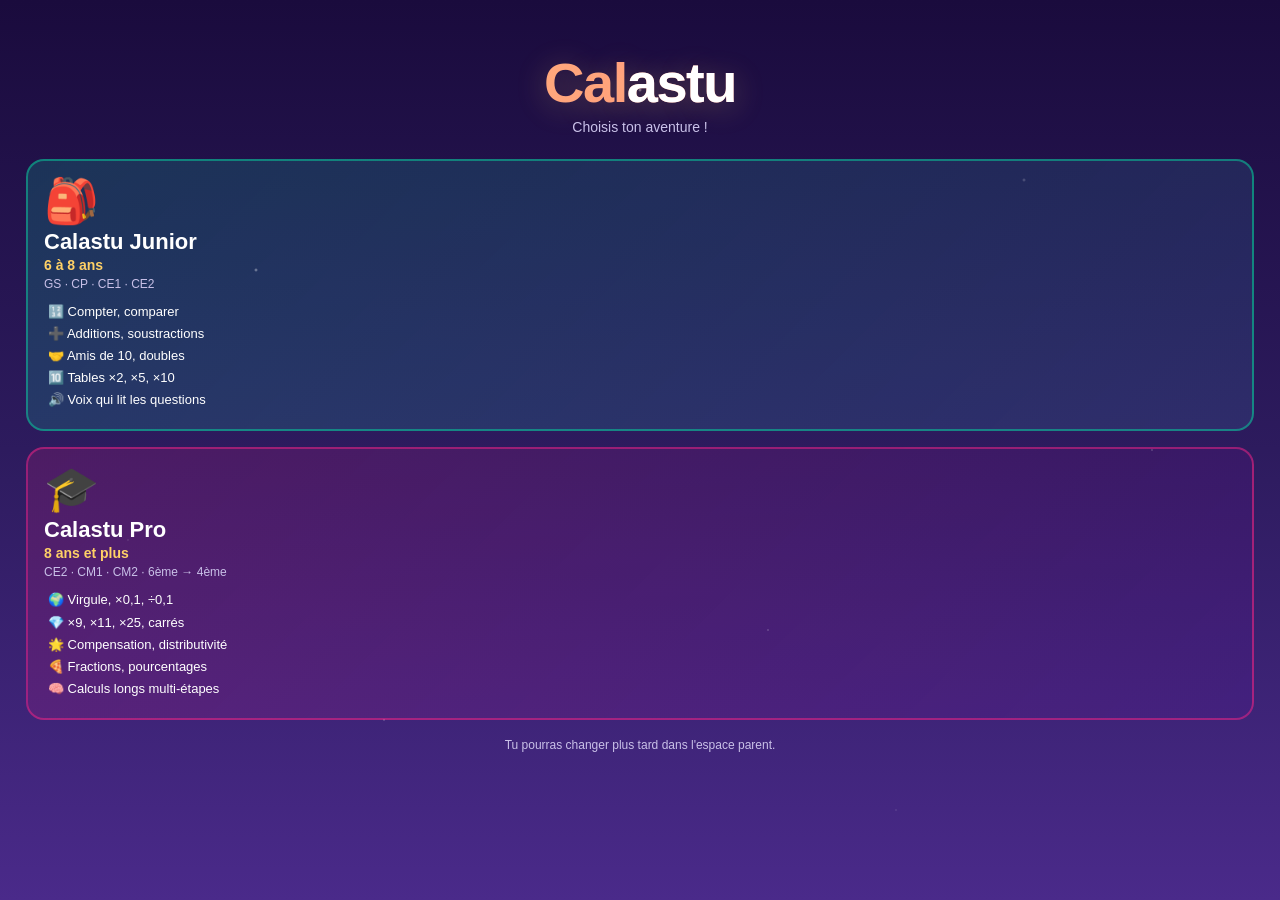
==== commit f0d13148: "Mode Junior (6-8 ans) + Pro unifiés dans 1 seule app - Écran de choix au 1er lancement : 🎒 Junior (G" ====
--- a/index.html
+++ b/index.html
@@ -15,8 +15,55 @@
 <link rel="apple-touch-icon" href="icon-192.png" />
 <title>Calastu — As du Calcul</title>
 <link rel="stylesheet" href="styles.css" />
+<script>
+  /* Mode loader : choisit Junior ou Pro avant tout chargement de l'app */
+  (function() {
+    var m = localStorage.getItem('calastu-mode');
+    if (m !== 'junior' && m !== 'pro') m = null;
+    window.CALASTU_MODE = m;
+    document.documentElement.setAttribute('data-mode', m || 'select');
+  })();
+</script>
 </head>
 <body>
+
+<!-- ============ ÉCRAN MODE SELECT (1er lancement) ============ -->
+<section id="screen-mode-select" class="screen">
+  <div class="bg-stars"></div>
+  <header class="hero">
+    <h1 class="logo">Cal<span>astu</span></h1>
+    <p class="tagline">Choisis ton aventure !</p>
+  </header>
+  <div class="mode-grid">
+    <button class="mode-card mode-card-junior" data-mode="junior">
+      <div class="mode-card-emoji">🎒</div>
+      <div class="mode-card-title">Calastu Junior</div>
+      <div class="mode-card-age">6 à 8 ans</div>
+      <div class="mode-card-classes">GS · CP · CE1 · CE2</div>
+      <ul class="mode-card-features">
+        <li>🔢 Compter, comparer</li>
+        <li>➕ Additions, soustractions</li>
+        <li>🤝 Amis de 10, doubles</li>
+        <li>🔟 Tables ×2, ×5, ×10</li>
+        <li>🔊 Voix qui lit les questions</li>
+      </ul>
+    </button>
+    <button class="mode-card mode-card-pro" data-mode="pro">
+      <div class="mode-card-emoji">🎓</div>
+      <div class="mode-card-title">Calastu Pro</div>
+      <div class="mode-card-age">8 ans et plus</div>
+      <div class="mode-card-classes">CE2 · CM1 · CM2 · 6ème → 4ème</div>
+      <ul class="mode-card-features">
+        <li>🌍 Virgule, ×0,1, ÷0,1</li>
+        <li>💎 ×9, ×11, ×25, carrés</li>
+        <li>🌟 Compensation, distributivité</li>
+        <li>🍕 Fractions, pourcentages</li>
+        <li>🧠 Calculs longs multi-étapes</li>
+      </ul>
+    </button>
+  </div>
+  <p class="mode-foot">Tu pourras changer plus tard dans l'espace parent.</p>
+</section>
 
 <!-- ============ ÉCRAN PROFILS ============ -->
 <section id="screen-profiles" class="screen active">
@@ -108,7 +155,7 @@
         <button data-key="1">1</button><button data-key="2">2</button><button data-key="3">3</button>
         <button data-key="4">4</button><button data-key="5">5</button><button data-key="6">6</button>
         <button data-key="7">7</button><button data-key="8">8</button><button data-key="9">9</button>
-        <button data-key="-">−</button><button data-key="0">0</button><button data-key=",">,</button>
+        <button data-key="-" class="pro-only">−</button><button data-key="0">0</button><button data-key="," class="pro-only">,</button>
         <button class="key-back" data-key="back">⌫</button>
       </div>
     </div>
@@ -143,6 +190,18 @@
     <h2>📊 Tableau de bord</h2>
   </header>
   <div id="parentDashboard"></div>
+</section>
+
+<!-- ============ ÉCRAN BOUTIQUE ============ -->
+<section id="screen-shop" class="screen">
+  <div class="bg-stars"></div>
+  <header class="topbar">
+    <button class="btn-back" data-target="screen-map">←</button>
+    <h2>🛍️ Boutique</h2>
+    <div class="coins-balance" id="coinsBalance">💰 0</div>
+  </header>
+  <div class="shop-intro" id="shopIntro"></div>
+  <div class="shop-grid" id="shopGrid"></div>
 </section>
 
 <!-- ============ ÉCRAN WRAPPED — bilan du mois ============ -->
@@ -207,6 +266,59 @@
 
     <button class="btn btn-primary" id="btnCreateProfile">Commencer l'aventure</button>
   </div>
+</section>
+
+<!-- ============ ÉCRAN TEST DE PLACEMENT ============ -->
+<section id="screen-placement" class="screen">
+  <div class="bg-stars"></div>
+  <header class="topbar">
+    <h2>🎯 Test de placement</h2>
+  </header>
+  <div class="placement-intro" id="placementIntro">
+    <div style="font-size:80px;text-align:center">🎯</div>
+    <h3 style="text-align:center;margin:14px 0">Trouvons ton vrai niveau !</h3>
+    <p style="line-height:1.6;color:var(--text-soft);margin-bottom:14px">
+      <b>10 questions</b> pour évaluer non seulement si tu trouves le bon résultat,
+      mais surtout si tu utilises les <b>astuces de calcul</b>.
+    </p>
+    <p style="line-height:1.6;color:var(--text-soft);margin-bottom:14px">
+      💎 = Tu réponds vite → l'astuce est intégrée<br>
+      ✅ = Tu réponds correct mais lent → tu n'as pas pris le raccourci<br>
+      🐢 = Tu poses le calcul mentalement → l'astuce est à apprendre<br>
+      ❌ = Faux → on te montre la méthode
+    </p>
+    <p style="line-height:1.6;color:var(--accent);font-weight:700">Vas le plus vite possible !</p>
+    <button class="btn btn-primary" id="btnStartPlacement" style="margin-top:14px">▶️ Commencer le test</button>
+    <button class="btn btn-secondary" id="btnSkipPlacement" style="margin-top:8px">Sauter (commencer du début)</button>
+  </div>
+  <div class="placement-running" id="placementRunning" style="display:none">
+    <!-- contenu copié de l'exercice -->
+    <div class="ex-progress" style="margin-bottom:14px">
+      <div class="ex-progress-bar"><div class="ex-progress-fill" id="placementProgressFill"></div></div>
+      <div class="ex-counter" id="placementCounter">1 / 10</div>
+    </div>
+    <div class="trick-zone">
+      <div class="trick-zone-bar" id="placementZoneBar"></div>
+      <div class="trick-zone-marker" id="placementZoneFast"></div>
+      <div class="trick-zone-marker" id="placementZoneOk"></div>
+    </div>
+    <div class="exercise-card">
+      <div class="ex-trick" id="placementTrick"></div>
+      <div class="ex-question" id="placementQuestion"></div>
+      <div class="ex-answer-zone">
+        <input type="text" id="placementAnswer" inputmode="decimal" autocomplete="off" autocorrect="off" autocapitalize="off" spellcheck="false" placeholder="?" enterkeyhint="send" readonly onfocus="this.removeAttribute('readonly')" />
+        <button class="btn btn-primary" id="placementSubmit">Valider</button>
+      </div>
+      <div class="ex-keypad" id="placementKeypad">
+        <button data-key="1">1</button><button data-key="2">2</button><button data-key="3">3</button>
+        <button data-key="4">4</button><button data-key="5">5</button><button data-key="6">6</button>
+        <button data-key="7">7</button><button data-key="8">8</button><button data-key="9">9</button>
+        <button data-key="-" class="pro-only">−</button><button data-key="0">0</button><button data-key="," class="pro-only">,</button>
+        <button class="key-back" data-key="back">⌫</button>
+      </div>
+    </div>
+  </div>
+  <div class="placement-result" id="placementResult" style="display:none"></div>
 </section>
 
 <!-- ============ ÉCRAN CARTE DES MONDES ============ -->
@@ -225,6 +337,9 @@
         </div>
       </div>
     </div>
+    <button class="btn-icon junior-only" id="btnVoice" title="Voix : on/off">🔊</button>
+    <button class="btn-icon" id="btnFullscreen" title="Plein écran">🔳</button>
+    <button class="btn-icon" id="btnShop" title="Boutique">🛍️</button>
     <button class="btn-icon" id="btnExport" title="Sauvegarder">💾</button>
     <button class="btn-icon" id="btnTrophies" title="Trophées">🏆</button>
   </header>
@@ -309,6 +424,16 @@
         <span>Ton bilan à partager</span>
       </div>
     </button>
+  </div>
+
+  <!-- Tournoi familial (visible uniquement si plusieurs profils) -->
+  <div class="tournament-card" id="tournamentCard" style="display:none">
+    <div class="tournament-header">
+      <span>🏆 Tournoi de la semaine</span>
+      <span class="tournament-week" id="tournamentWeek"></span>
+    </div>
+    <div class="tournament-list" id="tournamentList"></div>
+    <div class="tournament-last" id="tournamentLast" style="display:none"></div>
   </div>
 
   <h3 class="section-title">🗺️ Les Mondes</h3>
@@ -355,6 +480,7 @@
       <div class="ex-progress-bar"><div class="ex-progress-fill" id="exProgressFill"></div></div>
       <div class="ex-counter" id="exCounter">1 / 10</div>
     </div>
+    <button class="btn-icon btn-icon-voice junior-only" id="btnVoiceEx" title="Réécouter">🔊</button>
     <div class="ex-stats">
       <span class="ex-streak" id="exStreak">🔥 0</span>
       <span class="ex-lives" id="exLives"></span>
@@ -363,6 +489,13 @@
 
   <div class="ex-timer-wrap" id="exTimerWrap">
     <div class="ex-timer-bar" id="exTimerBar"></div>
+  </div>
+
+  <!-- Barre "zone d'astuce" : verte → jaune → rouge selon le temps -->
+  <div class="trick-zone" id="trickZone">
+    <div class="trick-zone-bar" id="trickZoneBar"></div>
+    <div class="trick-zone-marker" id="trickZoneMarkerFast" style="left:0%"></div>
+    <div class="trick-zone-marker" id="trickZoneMarkerOk" style="left:0%"></div>
   </div>
 
   <div class="exercise-card" id="exerciseCard">
@@ -384,9 +517,10 @@
       <button data-key="7">7</button>
       <button data-key="8">8</button>
       <button data-key="9">9</button>
-      <button data-key="-">−</button>
+      <button data-key="-" class="pro-only">−</button>
       <button data-key="0">0</button>
-      <button data-key=",">,</button>
+      <button data-key="," class="pro-only">,</button>
+      <button data-key="/" id="exKeyFrac" class="pro-only" style="display:none">⁄</button>
       <button class="key-back" data-key="back">⌫</button>
     </div>
   </div>
@@ -415,6 +549,7 @@
       <div class="stat"><b id="resBest">0</b><span>Meilleur</span></div>
     </div>
     <div class="results-stars" id="resStars"></div>
+    <div class="results-tricks" id="resTricks"></div>
     <div class="results-badges" id="resBadges"></div>
     <div class="results-actions">
       <button class="btn btn-secondary" id="btnReplay">Rejouer</button>
@@ -483,7 +618,13 @@
   <button id="btnUpdate">Mettre à jour</button>
 </div>
 
-<script src="exercises.js"></script>
+<!-- Indicateur hors ligne -->
+<div class="offline-indicator" id="offlineIndicator">📵 Hors ligne — la progression est sauvée localement</div>
+
+<script>
+  /* Charge le bon jeu d'exercices selon le mode (junior/pro/null = pro par défaut) */
+  document.write('<scr' + 'ipt src="exercises-' + (window.CALASTU_MODE === 'junior' ? 'junior' : 'pro') + '.js"></scr' + 'ipt>');
+</script>
 <script src="app.js"></script>
 <script>
 // Service worker + détection de nouvelle version
@@ -531,13 +672,47 @@
 // Empêche le pinch-zoom (sécurité — déjà bloqué par viewport)
 document.addEventListener('gesturestart', (e) => e.preventDefault());
 
-// Détecte l'orientation paysage (smartphones uniquement, < 600px de largeur portrait)
+// Indicateur hors ligne
+function updateOfflineIndicator() {
+  const el = document.getElementById('offlineIndicator');
+  if (!el) return;
+  el.classList.toggle('show', !navigator.onLine);
+}
+window.addEventListener('online', updateOfflineIndicator);
+window.addEventListener('offline', updateOfflineIndicator);
+updateOfflineIndicator();
+
+// Détecte l'orientation paysage UNIQUEMENT sur les vrais smartphones en mode paysage,
+// jamais sur tablette/desktop, et jamais quand le clavier OS rétrécit la hauteur.
 function checkOrientation() {
-  const isLandscape = window.innerWidth > window.innerHeight && window.innerHeight < 500;
-  document.getElementById('rotateOverlay').classList.toggle('show', isLandscape);
+  const overlay = document.getElementById('rotateOverlay');
+  if (!overlay) return;
+
+  // 1. Si l'API screen.orientation est dispo, on s'en sert (fiable)
+  let isLandscapeOrient = false;
+  if (screen.orientation && screen.orientation.type) {
+    isLandscapeOrient = screen.orientation.type.startsWith('landscape');
+  } else if (typeof window.orientation === 'number') {
+    // iOS Safari : 0/180 = portrait, 90/-90 = paysage
+    isLandscapeOrient = Math.abs(window.orientation) === 90;
+  } else {
+    // Fallback : on compare les dimensions de l'écran physique
+    isLandscapeOrient = screen.width > screen.height;
+  }
+
+  // 2. Active l'overlay UNIQUEMENT si :
+  //    - vraiment en paysage selon l'API
+  //    - écran physique étroit (smartphone, < 900px côté court)
+  //    - pas une tablette/desktop
+  const shortSide = Math.min(screen.width, screen.height);
+  const isPhone = shortSide < 600;
+  overlay.classList.toggle('show', isLandscapeOrient && isPhone);
 }
 window.addEventListener('resize', checkOrientation);
 window.addEventListener('orientationchange', checkOrientation);
+if (screen.orientation && screen.orientation.addEventListener) {
+  screen.orientation.addEventListener('change', checkOrientation);
+}
 checkOrientation();
 </script>
 </body>
--- a/styles.css
+++ b/styles.css
@@ -471,6 +471,57 @@
 .review-block-text b { display: block; font-size: 17px; color: var(--accent-2); margin-bottom: 4px; }
 .review-block-text span { font-size: 13px; color: var(--text-soft); line-height: 1.5; }
 
+/* ===== Test de placement ===== */
+.placement-intro {
+  background: var(--card);
+  border: 1px solid var(--border);
+  border-radius: var(--radius);
+  padding: 22px 18px;
+  position: relative; z-index: 1;
+}
+.placement-result {
+  position: relative; z-index: 1;
+}
+.placement-recommendation {
+  background: rgba(76, 201, 240, 0.15);
+  border: 1px solid rgba(76, 201, 240, 0.4);
+  padding: 12px 14px;
+  border-radius: 12px;
+  margin: 14px 0;
+  font-size: 14px;
+  line-height: 1.5;
+}
+.placement-prefilled {
+  background: linear-gradient(135deg, rgba(255, 209, 102, 0.2), rgba(6, 214, 160, 0.15));
+  border: 1px solid rgba(255, 209, 102, 0.4);
+  padding: 10px 12px;
+  border-radius: 10px;
+  margin-bottom: 14px;
+  font-size: 13px;
+  text-align: center;
+  color: var(--accent);
+}
+.placement-table {
+  background: rgba(0,0,0,0.25);
+  border-radius: 12px;
+  padding: 8px;
+  margin-bottom: 14px;
+  font-size: 12px;
+}
+.placement-row {
+  display: grid;
+  grid-template-columns: 28px 1fr auto auto;
+  gap: 10px;
+  align-items: center;
+  padding: 6px 6px;
+  border-bottom: 1px solid rgba(255,255,255,0.05);
+}
+.placement-row:last-child { border-bottom: 0; }
+.placement-row .prnum { color: var(--text-soft); font-size: 11px; }
+.placement-row .prq { font-weight: 700; }
+.placement-row .prt { font-size: 11px; color: var(--text-soft); }
+.placement-row .prs { font-size: 16px; }
+
 /* ===== Game modes (carrousel) ===== */
 .game-modes {
   display: grid;
@@ -671,11 +722,38 @@
   height: 4px;
   background: rgba(0,0,0,0.3);
   border-radius: 2px;
-  margin-bottom: 18px;
+  margin-bottom: 10px;
   overflow: hidden;
   display: none;
 }
 .ex-timer-wrap.show { display: block; }
+
+/* Zone d'astuce : barre subtile vert → jaune → rouge */
+.trick-zone {
+  position: relative;
+  height: 6px;
+  background: linear-gradient(90deg,
+    rgba(6, 214, 160, 0.45) 0%,
+    rgba(6, 214, 160, 0.45) 33%,
+    rgba(255, 209, 102, 0.4) 50%,
+    rgba(239, 71, 111, 0.4) 100%);
+  border-radius: 3px;
+  margin-bottom: 16px;
+  overflow: hidden;
+  opacity: 0.6;
+}
+.trick-zone-bar {
+  position: absolute; top: 0; left: 0; bottom: 0;
+  width: 0%;
+  background: rgba(255,255,255,0.7);
+  box-shadow: 0 0 8px rgba(255,255,255,0.5);
+  transition: width 0.1s linear;
+}
+.trick-zone-marker {
+  position: absolute; top: -2px; bottom: -2px;
+  width: 2px;
+  background: rgba(255,255,255,0.4);
+}
 .ex-timer-bar {
   height: 100%;
   background: linear-gradient(90deg, var(--good) 0%, var(--accent) 60%, var(--bad) 100%);
@@ -741,10 +819,19 @@
   font-size: 22px;
   font-weight: 700;
   border: 1px solid var(--border);
-  transition: transform 0.08s, background 0.1s;
+  /* Pas de transition sur tap (latence perçue). Animation seulement à la fin. */
+  transition: background 0.05s ease-out;
   touch-action: manipulation;
-}
-.ex-keypad button:active { transform: scale(0.93); background: var(--accent); color: #1a0b3d; }
+  will-change: transform;
+  -webkit-tap-highlight-color: transparent;
+}
+.ex-keypad button.tapped {
+  background: var(--accent);
+  color: #1a0b3d;
+  transform: scale(0.93);
+  transition: none;
+}
+.ex-keypad button:active { background: var(--accent); color: #1a0b3d; }
 .ex-keypad .key-back { background: rgba(239, 71, 111, 0.18); }
 
 /* ===== Feedback overlay ===== */
@@ -796,7 +883,66 @@
   margin-bottom: 14px;
   letter-spacing: 0.5px;
 }
+.time-badge {
+  display: flex;
+  align-items: center;
+  justify-content: center;
+  gap: 10px;
+  font-size: 13px;
+  margin-bottom: 10px;
+  padding: 6px 12px;
+  border-radius: 12px;
+}
+.time-badge b { font-size: 16px; }
+.time-badge span { opacity: 0.8; font-size: 11px; }
+.time-badge.time-mastered {
+  background: rgba(6, 214, 160, 0.2);
+  color: var(--good);
+  border: 1px solid rgba(6, 214, 160, 0.4);
+}
+.time-badge.time-correct {
+  background: rgba(255, 209, 102, 0.2);
+  color: var(--accent);
+  border: 1px solid rgba(255, 209, 102, 0.4);
+}
+.time-badge.time-slow {
+  background: rgba(239, 71, 111, 0.18);
+  color: var(--bad);
+  border: 1px solid rgba(239, 71, 111, 0.4);
+}
+.coach-tip {
+  background: rgba(255, 209, 102, 0.15);
+  border: 1px solid rgba(255, 209, 102, 0.4);
+  padding: 10px 12px;
+  border-radius: 10px;
+  margin-bottom: 12px;
+  font-size: 13px;
+  line-height: 1.5;
+}
+.coach-tip.slow {
+  background: rgba(239, 71, 111, 0.15);
+  border-color: rgba(239, 71, 111, 0.4);
+}
+.coach-tip.mastered {
+  background: rgba(6, 214, 160, 0.15);
+  border-color: rgba(6, 214, 160, 0.4);
+}
 .feedback-equation .res { color: var(--good); }
+/* Bouton "J'ai compris" en countdown après erreur */
+#btnNext.countdown {
+  position: relative;
+  pointer-events: none;
+}
+#btnNext.countdown::after {
+  content: " (" attr(data-countdown) "s)";
+  font-weight: 700;
+  margin-left: 4px;
+}
+#btnNext.countdown {
+  background: linear-gradient(135deg, #888 0%, #aaa 100%);
+  color: rgba(0,0,0,0.6);
+}
+
 .feedback-explanation {
   background: rgba(76, 201, 240, 0.12);
   border-left: 3px solid var(--info);
@@ -855,6 +1001,45 @@
   color: var(--accent);
   text-shadow: 0 0 18px rgba(255, 209, 102, 0.5);
 }
+.results-tricks {
+  display: grid;
+  grid-template-columns: repeat(4, 1fr);
+  gap: 8px;
+  margin: 14px 0;
+  padding: 12px;
+  background: rgba(0,0,0,0.25);
+  border-radius: 12px;
+}
+.results-tricks .rt {
+  text-align: center;
+}
+.results-tricks .rt b {
+  display: block;
+  font-size: 22px;
+  font-weight: 900;
+}
+.results-tricks .rt span {
+  font-size: 10px;
+  color: var(--text-soft);
+  text-transform: uppercase;
+  letter-spacing: 0.5px;
+}
+.results-tricks .rt.rt-m b { color: var(--good); }
+.results-tricks .rt.rt-c b { color: var(--accent); }
+.results-tricks .rt.rt-s b { color: #ff8500; }
+.results-tricks .rt.rt-w b { color: var(--bad); }
+
+.results-tricks-summary {
+  grid-column: 1 / -1;
+  font-size: 12px;
+  color: var(--text-soft);
+  text-align: center;
+  margin-top: 6px;
+  padding-top: 8px;
+  border-top: 1px solid rgba(255,255,255,0.1);
+}
+.results-tricks-summary b { color: var(--accent); }
+
 .results-badges {
   display: flex; gap: 8px; flex-wrap: wrap; justify-content: center;
   margin-bottom: 18px;
@@ -1432,6 +1617,66 @@
   color: var(--accent);
 }
 .parent-kid-stats .pkstat span { font-size: 10px; color: var(--text-soft); }
+/* Bilan astucieux (parent) */
+.trick-summary {
+  display: grid;
+  grid-template-columns: repeat(5, 1fr);
+  gap: 6px;
+  margin-bottom: 12px;
+}
+.trick-summary .ts {
+  background: rgba(0,0,0,0.3);
+  border-radius: 8px;
+  padding: 8px 4px;
+  text-align: center;
+}
+.trick-summary .ts b { display: block; font-size: 18px; font-weight: 900; }
+.trick-summary .ts span { font-size: 9px; color: var(--text-soft); }
+.trick-summary .ts-mastered b { color: var(--good); }
+.trick-summary .ts-good b { color: var(--accent); }
+.trick-summary .ts-learning b { color: #b794f4; }
+.trick-summary .ts-slow b { color: #ff8500; }
+.trick-summary .ts-failing b { color: var(--bad); }
+
+.trick-details summary {
+  cursor: pointer;
+  font-size: 12px;
+  color: var(--accent);
+  padding: 6px 0;
+  font-weight: 700;
+}
+.trick-row {
+  display: flex;
+  align-items: flex-start;
+  gap: 10px;
+  padding: 8px 6px;
+  border-bottom: 1px solid rgba(255,255,255,0.05);
+}
+.trick-row:last-child { border: 0; }
+.trick-row .tr-icon { font-size: 18px; flex-shrink: 0; }
+.trick-row .tr-body { flex: 1; }
+.trick-row .tr-name {
+  font-weight: 700;
+  font-size: 13px;
+  display: flex;
+  align-items: center;
+  gap: 8px;
+}
+.trick-row .tr-speed {
+  font-size: 11px;
+  color: var(--text-soft);
+  font-weight: 400;
+}
+.trick-row .tr-advice {
+  font-size: 11px;
+  color: var(--text-soft);
+  margin-top: 2px;
+  line-height: 1.4;
+}
+.trick-row.trick-failing .tr-advice { color: var(--bad); }
+.trick-row.trick-slow .tr-advice { color: #ff8500; }
+.trick-row.trick-mastered .tr-advice { color: var(--good); opacity: 0.85; }
+
 .weak-list, .strong-list {
   font-size: 12px;
   margin-top: 8px;
@@ -1456,6 +1701,70 @@
 .heatmap-cell.lvl2 { background: rgba(6, 214, 160, 0.55); }
 .heatmap-cell.lvl3 { background: rgba(6, 214, 160, 0.85); }
 .heatmap-cell.lvl4 { background: var(--good); box-shadow: 0 0 6px var(--good); }
+
+/* ===== Boutique ===== */
+.coins-balance {
+  background: linear-gradient(135deg, #ffd166, #ff8500);
+  color: #1a0b3d;
+  padding: 6px 14px;
+  border-radius: 20px;
+  font-weight: 900;
+  font-size: 14px;
+  box-shadow: 0 4px 14px rgba(255, 209, 102, 0.3);
+}
+.shop-intro {
+  background: var(--card);
+  border: 1px solid var(--border);
+  border-radius: 14px;
+  padding: 12px 14px;
+  margin-bottom: 14px;
+  font-size: 13px;
+  color: var(--text-soft);
+  position: relative; z-index: 1;
+}
+.shop-intro b { color: var(--accent); }
+.shop-grid {
+  display: grid;
+  grid-template-columns: 1fr 1fr;
+  gap: 10px;
+  position: relative; z-index: 1;
+}
+.shop-item {
+  background: var(--card);
+  border: 1px solid var(--border);
+  border-radius: 14px;
+  padding: 14px 10px;
+  text-align: center;
+  transition: transform 0.12s, background 0.12s;
+}
+.shop-item:active { transform: scale(0.97); }
+.shop-item .emoji { font-size: 40px; display: block; margin-bottom: 6px; }
+.shop-item .name { font-size: 12px; font-weight: 700; min-height: 32px; display: flex; align-items: center; justify-content: center; }
+.shop-item .price {
+  margin-top: 8px;
+  background: linear-gradient(135deg, #ffd166, #ff8500);
+  color: #1a0b3d;
+  padding: 4px 10px;
+  border-radius: 10px;
+  font-size: 12px;
+  font-weight: 900;
+}
+.shop-item.owned { opacity: 0.55; }
+.shop-item.owned .price {
+  background: var(--good);
+  color: #fff;
+}
+.shop-item.equipped {
+  border-color: var(--accent);
+  box-shadow: 0 0 18px rgba(255, 209, 102, 0.35);
+}
+.shop-item.equipped .price {
+  background: var(--accent);
+}
+.shop-item.unaffordable .price {
+  opacity: 0.5;
+  filter: grayscale(0.6);
+}
 
 /* ===== Wrapped (bilan partageable) ===== */
 .wrapped-card {
@@ -1646,6 +1955,79 @@
   font-size: 12px;
 }
 
+/* ===== Tournoi familial ===== */
+.tournament-card {
+  background: linear-gradient(135deg, rgba(255, 209, 102, 0.18), rgba(247, 37, 133, 0.15));
+  border: 1px solid rgba(255, 209, 102, 0.35);
+  border-radius: var(--radius);
+  padding: 14px 16px;
+  margin-bottom: 18px;
+  position: relative; z-index: 1;
+}
+.tournament-header {
+  display: flex; justify-content: space-between; align-items: center;
+  font-size: 14px; font-weight: 800;
+  margin-bottom: 12px;
+  color: var(--accent);
+}
+.tournament-week { font-size: 11px; color: var(--text-soft); font-weight: 600; }
+.tournament-list { display: flex; flex-direction: column; gap: 6px; }
+.tournament-row {
+  display: flex; align-items: center; gap: 10px;
+  padding: 6px 10px;
+  border-radius: 10px;
+  background: rgba(0,0,0,0.25);
+  font-size: 13px;
+}
+.tournament-row.current {
+  border: 1px solid var(--accent);
+  background: rgba(255, 209, 102, 0.18);
+}
+.tournament-row .tr-rank { font-weight: 900; min-width: 22px; }
+.tournament-row .tr-av { font-size: 22px; }
+.tournament-row .tr-name { flex: 1; font-weight: 700; }
+.tournament-row .tr-xp {
+  background: linear-gradient(135deg, #ffd166, #ff8500);
+  color: #1a0b3d;
+  padding: 2px 10px;
+  border-radius: 10px;
+  font-weight: 800;
+  font-size: 12px;
+}
+.tournament-last {
+  margin-top: 10px;
+  padding-top: 10px;
+  border-top: 1px solid rgba(255,255,255,0.1);
+  font-size: 12px;
+  color: var(--text-soft);
+  text-align: center;
+}
+.tournament-last b { color: var(--accent); }
+
+/* ===== Indicateur hors ligne ===== */
+.offline-indicator {
+  display: none;
+  position: fixed;
+  bottom: 20px;
+  left: 50%;
+  transform: translateX(-50%);
+  background: rgba(0,0,0,0.9);
+  color: var(--accent);
+  padding: 10px 16px;
+  border-radius: 20px;
+  font-size: 12px;
+  font-weight: 700;
+  z-index: 400;
+  border: 1px solid rgba(255, 209, 102, 0.4);
+  box-shadow: 0 4px 16px rgba(0,0,0,0.5);
+  animation: slideUpOffline 0.3s ease;
+}
+.offline-indicator.show { display: block; }
+@keyframes slideUpOffline {
+  from { transform: translate(-50%, 30px); opacity: 0; }
+  to { transform: translate(-50%, 0); opacity: 1; }
+}
+
 /* ===== Mode "clavier OS ouvert" ===== */
 /* Quand l'input est focus, on cache les éléments non essentiels du keypad */
 .exercise-card .ex-keypad {
@@ -1684,3 +2066,84 @@
     transition-duration: 0.01ms !important;
   }
 }
+
+/* ============================================================
+   MODE SELECT — écran de choix Junior / Pro (1er lancement)
+   ============================================================ */
+.mode-grid {
+  display: grid;
+  gap: 16px;
+  padding: 0 8px;
+}
+.mode-card {
+  display: block;
+  width: 100%;
+  background: var(--card-strong);
+  border: 2px solid var(--border);
+  border-radius: 18px;
+  padding: 18px 16px;
+  text-align: left;
+  color: var(--text);
+  cursor: pointer;
+  transition: transform 0.15s ease-out, border-color 0.15s;
+}
+.mode-card:active { transform: scale(0.97); }
+.mode-card-junior {
+  background: linear-gradient(135deg, rgba(6,214,160,0.18), rgba(76,201,240,0.10));
+  border-color: rgba(6,214,160,0.5);
+}
+.mode-card-pro {
+  background: linear-gradient(135deg, rgba(247,37,133,0.16), rgba(114,9,183,0.10));
+  border-color: rgba(247,37,133,0.5);
+}
+.mode-card-emoji { font-size: 44px; line-height: 1; margin-bottom: 6px; }
+.mode-card-title { font-size: 22px; font-weight: 800; margin-bottom: 2px; }
+.mode-card-age { font-size: 14px; color: var(--accent); font-weight: 700; margin-bottom: 4px; }
+.mode-card-classes { font-size: 12px; color: var(--text-soft); margin-bottom: 10px; }
+.mode-card-features { list-style: none; padding: 0; margin: 0; font-size: 13px; line-height: 1.7; }
+.mode-card-features li { padding-left: 4px; }
+.mode-foot { font-size: 12px; color: var(--text-soft); text-align: center; margin-top: 18px; padding: 0 16px; }
+
+/* ============================================================
+   MODE-AWARE : visibilité conditionnelle selon Junior/Pro
+   ============================================================ */
+html[data-mode="pro"] .junior-only { display: none !important; }
+html[data-mode="junior"] .pro-only { display: none !important; }
+html[data-mode="select"] .junior-only,
+html[data-mode="select"] .pro-only { display: none !important; }
+
+/* Junior : clavier sans virgule/moins → 0 prend 2 cases */
+html[data-mode="junior"] .ex-keypad button[data-key="0"] {
+  grid-column: span 2;
+}
+
+/* Junior : gros emojis pour les questions de comptage */
+.big-emoji {
+  display: block;
+  font-size: 38px;
+  line-height: 1.4;
+  letter-spacing: 4px;
+  margin-top: 14px;
+  word-break: break-word;
+}
+.ex-question { word-break: break-word; }
+
+/* Junior : question cliquable pour réécouter */
+html[data-mode="junior"] .ex-question {
+  cursor: pointer;
+  user-select: none;
+  -webkit-user-select: none;
+}
+html[data-mode="junior"] .ex-question:active { transform: scale(0.98); }
+
+/* Bouton voix */
+.btn-icon-voice {
+  margin-left: auto;
+  margin-right: 6px;
+}
+.btn-icon.voice-off { opacity: 0.5; }
+.exercise-topbar .btn-icon-voice {
+  font-size: 22px;
+  background: rgba(76, 201, 240, 0.15);
+  border: 1px solid rgba(76, 201, 240, 0.4);
+}
